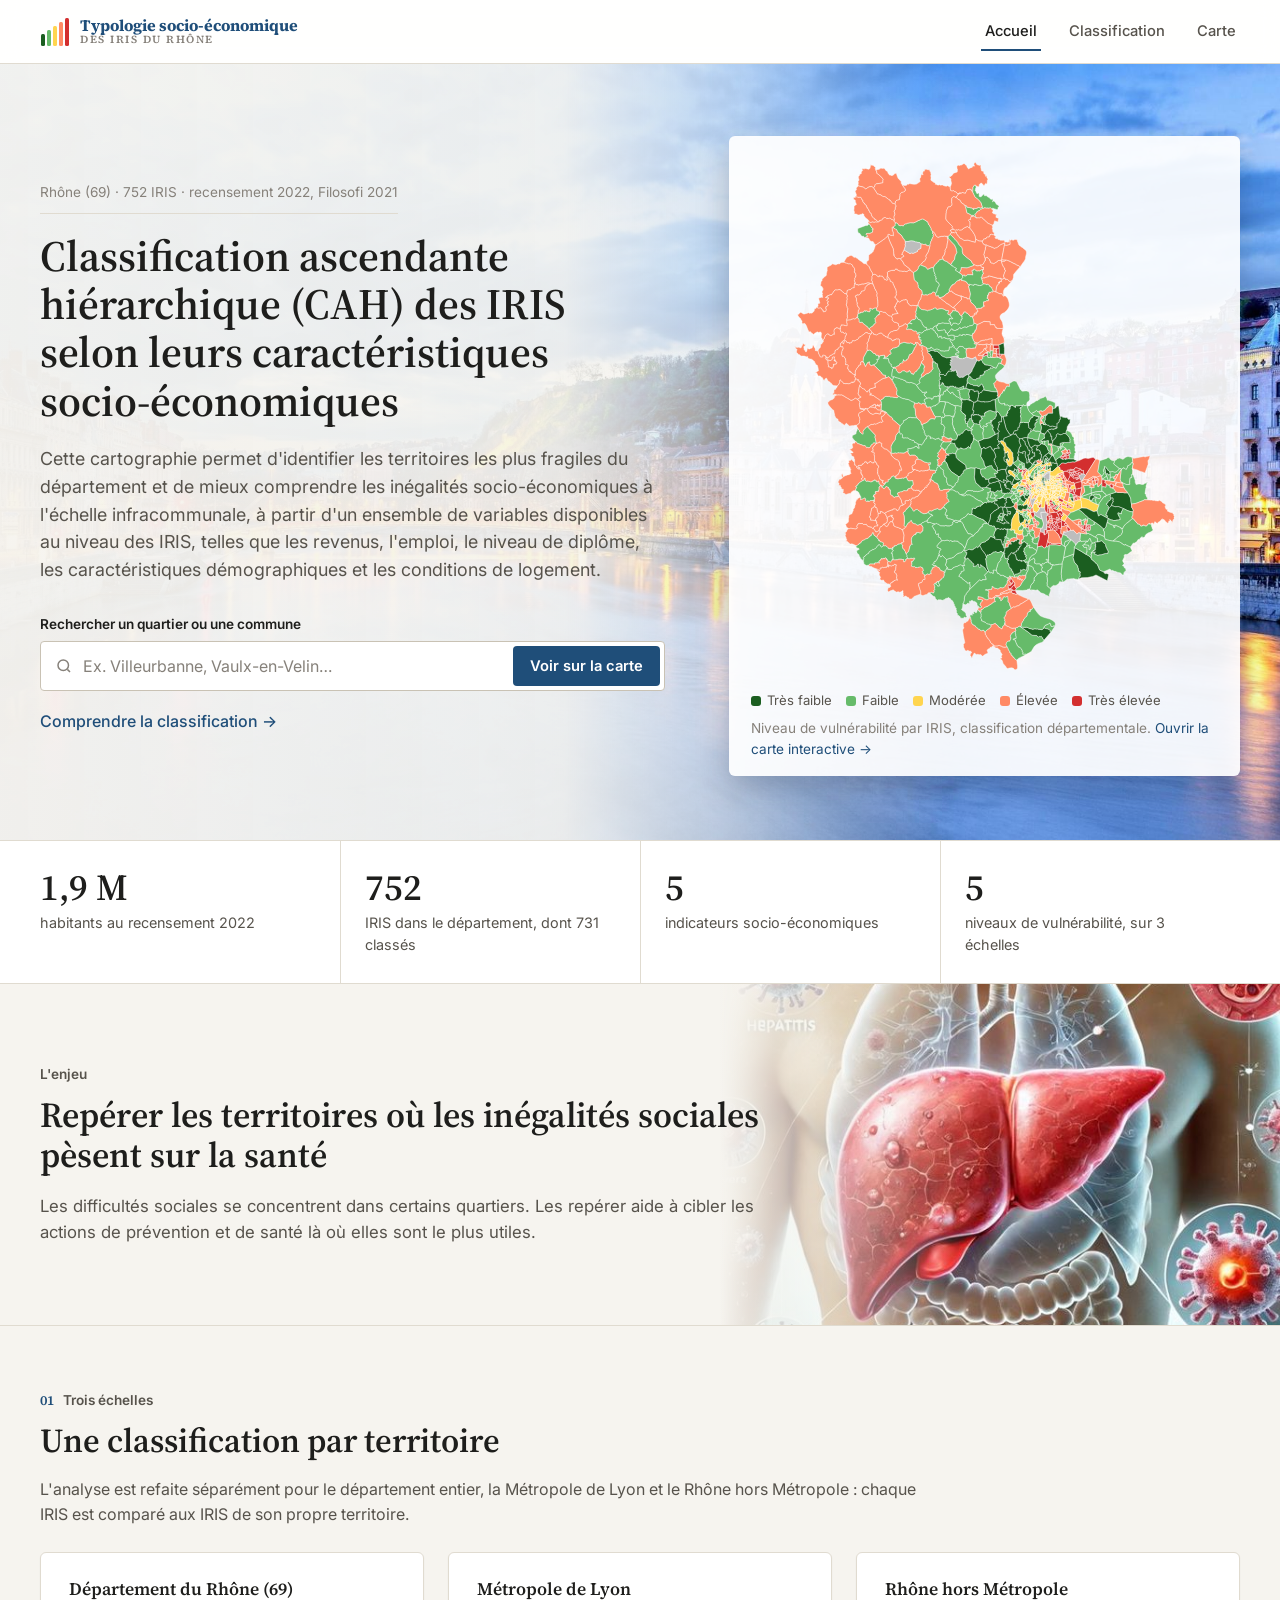
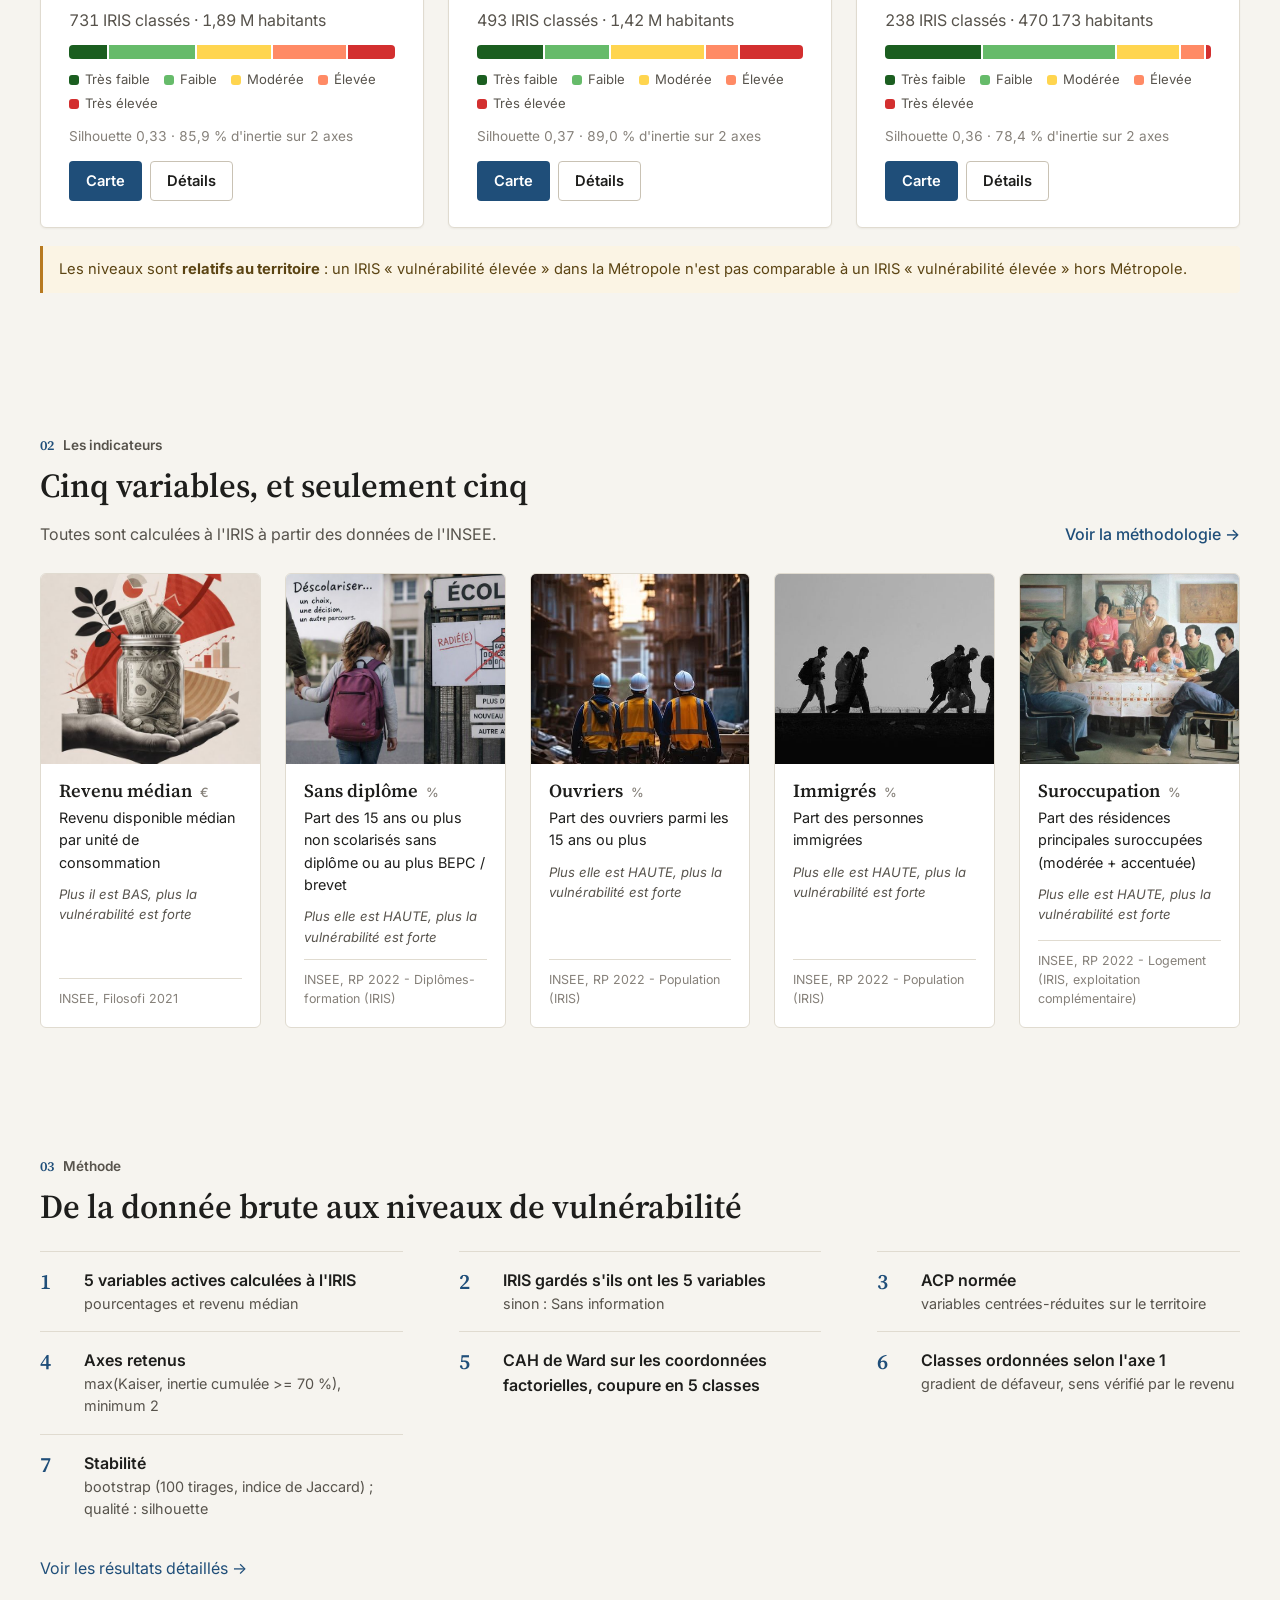
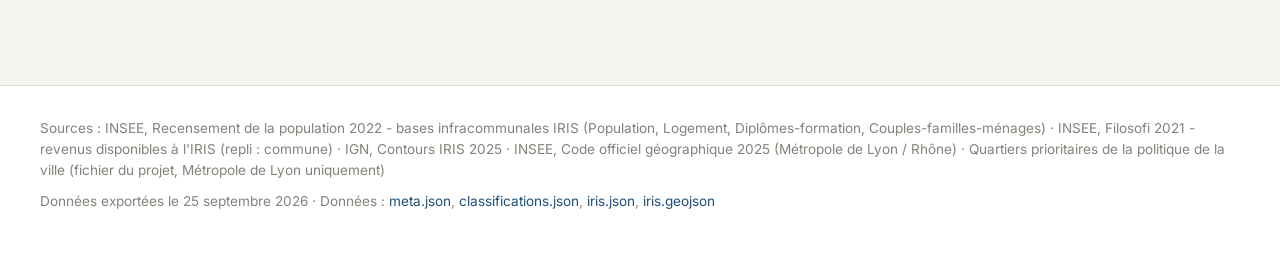
==== index.html @ 3640d865 "Première version du site" ====
<!DOCTYPE html>
<html lang="fr">
<head>
  <meta charset="UTF-8">
  <meta name="viewport" content="width=device-width, initial-scale=1">
  <title>Typologie socio-économique des IRIS du Rhône</title>
  <meta name="description" content="Typologie de la vulnérabilité socio-économique des IRIS du Rhône (ACP + CAH).">
  <link rel="preconnect" href="https://fonts.googleapis.com">
  <link rel="preconnect" href="https://fonts.gstatic.com" crossorigin>
  <link href="https://fonts.googleapis.com/css2?family=Inter:wght@400;500;600;700&family=Plus+Jakarta+Sans:wght@600;700;800&family=Source+Serif+4:opsz,wght@8..60,400;8..60,600;8..60,700&display=swap" rel="stylesheet">
  <link rel="stylesheet" href="css/style.css">
  <link rel="stylesheet" href="css/clair.css">
  <link rel="stylesheet" href="css/accueil.css">
</head>
<body data-page="accueil" class="theme-clair">

  <!-- ===== En-tête (identique sur les 3 pages) ===== -->
  <header class="entete">
    <div class="conteneur">
      <a class="logo" href="index.html" aria-label="Accueil">
        <svg width="30" height="30" viewBox="0 0 30 30" aria-hidden="true">
          <rect x="1"  y="17" width="4" height="12" rx="1.5" fill="#1B5E20"/>
          <rect x="7"  y="13" width="4" height="16" rx="1.5" fill="#66BB6A"/>
          <rect x="13" y="9"  width="4" height="20" rx="1.5" fill="#FFD54F"/>
          <rect x="19" y="5"  width="4" height="24" rx="1.5" fill="#FF8A65"/>
          <rect x="25" y="1"  width="4" height="28" rx="1.5" fill="#D32F2F"/>
        </svg>
        <span>Typologie socio-économique<small>des IRIS du Rhône</small></span>
      </a>
      <nav class="nav" aria-label="Navigation principale">
        <a href="index.html" data-page="accueil">Accueil</a>
        <a href="classification.html" data-page="classification">Classification</a>
        <a href="carte.html" data-page="carte">Carte</a>
      </nav>
    </div>
  </header>

  <main>
    <!-- ===== Héros : texte + carte du département ===== -->
    <section class="heros">
      <div class="conteneur heros-grille">
        <div class="heros-texte">
          <p class="kicker" id="pastille-info">Rhône (69) · données INSEE</p>
          <h1>Classification ascendante hiérarchique (CAH) des IRIS selon leurs caractéristiques socio-économiques</h1>
          <p class="accroche" id="accroche">
            Cette cartographie permet d'identifier les territoires les plus fragiles du département
            et de mieux comprendre les inégalités socio-économiques à l'échelle infracommunale,
            à partir d'un ensemble de variables disponibles au niveau des IRIS, telles que les revenus,
            l'emploi, le niveau de diplôme, les caractéristiques démographiques et les conditions de logement.
          </p>

          <div class="recherche" role="search">
            <label class="etiquette-recherche" for="recherche">Rechercher un quartier ou une commune</label>
            <div class="champ">
              <svg width="18" height="18" viewBox="0 0 24 24" fill="none" stroke="currentColor" stroke-width="2" aria-hidden="true"><circle cx="11" cy="11" r="7"/><path d="m20 20-3.5-3.5"/></svg>
              <input id="recherche" type="search" autocomplete="off"
                     placeholder="Ex. Villeurbanne, Vaulx-en-Velin…"
                     aria-controls="resultats">
              <button class="bouton" id="bouton-recherche" type="button">Voir sur la carte</button>
            </div>
            <ul class="resultats" id="resultats" role="listbox" hidden></ul>
          </div>

          <p class="actions"><a href="classification.html">Comprendre la classification →</a></p>
        </div>

        <figure class="heros-carte">
          <a class="mini-carte" id="mini-carte" href="carte.html" aria-label="Ouvrir la carte interactive"></a>
          <figcaption>
            <div id="legende-mini"></div>
            <span>Niveau de vulnérabilité par IRIS, classification départementale.
              <a href="carte.html">Ouvrir la carte interactive →</a></span>
          </figcaption>
        </figure>
      </div>
    </section>

    <!-- ===== Chiffres clés ===== -->
    <section class="bandeau-chiffres">
      <div class="conteneur">
        <dl id="chiffres"></dl>
      </div>
    </section>

    <!-- ===== L'enjeu (illustration santé en fond, à droite) ===== -->
    <section class="bandeau-enjeu">
      <div class="conteneur">
        <div class="enjeu-texte">
          <div class="surtitre">L'enjeu</div>
          <h2>Repérer les territoires où les inégalités sociales pèsent sur la santé</h2>
          <p>Les difficultés sociales se concentrent dans certains quartiers. Les repérer aide
            à cibler les actions de prévention et de santé là où elles sont le plus utiles.</p>
        </div>
      </div>
    </section>

    <!-- ===== Trois échelles ===== -->
    <section class="bloc">
      <div class="conteneur">
        <header>
          <div class="surtitre"><span>01</span> Trois échelles</div>
          <h2>Une classification par territoire</h2>
          <p>
            L'analyse est refaite séparément pour le département entier, la Métropole de Lyon
            et le Rhône hors Métropole : chaque IRIS est comparé aux IRIS de son propre territoire.
          </p>
        </header>
        <div class="grille g3" id="territoires"></div>
        <p class="avertissement" style="margin-top: 18px;">
          Les niveaux sont <strong>relatifs au territoire</strong> : un IRIS « vulnérabilité élevée »
          dans la Métropole n'est pas comparable à un IRIS « vulnérabilité élevée » hors Métropole.
        </p>
      </div>
    </section>

    <!-- ===== Indicateurs ===== -->
    <section class="bloc">
      <div class="conteneur">
        <header class="entete-bloc">
          <div>
            <div class="surtitre"><span>02</span> Les indicateurs</div>
            <h2>Cinq variables, et seulement cinq</h2>
            <p>Toutes sont calculées à l'IRIS à partir des données de l'INSEE.</p>
          </div>
          <a href="classification.html">Voir la méthodologie →</a>
        </header>
        <div class="grille g5" id="indicateurs"></div>
      </div>
    </section>

    <!-- ===== Méthode ===== -->
    <section class="bloc">
      <div class="conteneur">
        <header>
          <div class="surtitre"><span>03</span> Méthode</div>
          <h2>De la donnée brute aux niveaux de vulnérabilité</h2>
        </header>
        <ol class="etapes" id="etapes"></ol>
        <p style="margin-top: 20px;"><a href="classification.html">Voir les résultats détaillés →</a></p>
      </div>
    </section>
  </main>

  <footer class="pied">
    <div class="conteneur">
      <div id="sources"></div>
      <div>Données exportées le <span data-date-export>–</span> ·
        Données : <a href="data/meta.json">meta.json</a>, <a href="data/classifications.json">classifications.json</a>,
        <a href="data/iris.json">iris.json</a>, <a href="data/iris.geojson">iris.geojson</a>
      </div>
    </div>
  </footer>

  <script src="js/commun.js"></script>
  <script src="js/accueil.js"></script>
</body>
</html>
---- css/style.css ----
/* =============================================================================
   Observatoire de la vulnérabilité socio-économique - Rhône (69)
   Feuille de style commune aux 3 pages (accueil, classification, carte).
   Pour changer l'apparence : modifier d'abord les variables ci-dessous.
   ============================================================================= */

:root {
  /* Surfaces (du plus sombre au plus clair) */
  --fond:        #0A0F1C;
  --surface:     #0F1729;
  --surface-2:   #152038;
  --surface-3:   #1C2A47;
  --bordure:     rgba(148, 163, 184, 0.16);
  --bordure-2:   rgba(148, 163, 184, 0.28);

  /* Texte */
  --texte:       #E6EAF2;
  --texte-2:     #A3AFC2;
  --texte-3:     #6F7D95;

  /* Accent */
  --accent:      #3B82F6;
  --accent-fort: #2563EB;
  --accent-doux: rgba(59, 130, 246, 0.14);
  --alerte:      #F59E0B;

  /* Divergent (z-scores) : bleu = sous la moyenne, rouge = au-dessus */
  --div-bas:     59, 130, 246;
  --div-haut:    239, 68, 68;

  /* Typographie */
  --police:        "Inter", system-ui, -apple-system, "Segoe UI", Roboto, sans-serif;
  --police-titres: "Plus Jakarta Sans", "Inter", system-ui, sans-serif;

  --rayon:    14px;
  --rayon-s:  8px;
  --largeur:  1180px;
  --hauteur-entete: 64px;
}

* { box-sizing: border-box; }
html { scroll-behavior: smooth; }
body {
  margin: 0;
  background: var(--fond);
  color: var(--texte);
  font-family: var(--police);
  font-size: 15px;
  line-height: 1.55;
  -webkit-font-smoothing: antialiased;
}
a { color: var(--accent); text-decoration: none; }
a:hover { text-decoration: underline; }
h1, h2, h3, h4 { font-family: var(--police-titres); line-height: 1.15; margin: 0 0 .5em; letter-spacing: -0.01em; }
h2 { font-size: clamp(1.5rem, 2.6vw, 2rem); }
h3 { font-size: 1.1rem; }
p  { margin: 0 0 1em; }
.num { font-variant-numeric: tabular-nums; }
.conteneur { width: min(var(--largeur), 100% - 32px); margin-inline: auto; }
.discret { color: var(--texte-2); }
.tres-discret { color: var(--texte-3); font-size: .85rem; }

/* ---------- En-tête / navigation ---------- */
.entete {
  position: sticky; top: 0; z-index: 1000;
  height: var(--hauteur-entete);
  background: rgba(10, 15, 28, 0.86);
  backdrop-filter: blur(10px);
  border-bottom: 1px solid var(--bordure);
}
.entete .conteneur { height: 100%; display: flex; align-items: center; gap: 28px; }
.logo { display: flex; align-items: center; gap: 10px; color: var(--texte); font-weight: 700; }
.logo:hover { text-decoration: none; }
.logo svg { flex: none; }
.logo small { display: block; font-size: .68rem; letter-spacing: .14em; color: var(--accent); font-weight: 600; text-transform: uppercase; }
.logo span { font-family: var(--police-titres); line-height: 1.1; }
.nav { display: flex; gap: 6px; margin-left: auto; }
.nav a {
  color: var(--texte-2); padding: 8px 14px; border-radius: 999px; font-weight: 500; font-size: .92rem;
}
.nav a:hover { color: var(--texte); background: var(--surface-2); text-decoration: none; }
.nav a.actif { color: #fff; background: var(--accent-fort); }

/* ---------- Boutons ---------- */
.bouton {
  display: inline-flex; align-items: center; gap: 8px;
  padding: 11px 20px; border-radius: 999px; border: 1px solid transparent;
  font: 600 .95rem var(--police); cursor: pointer; color: #fff; background: var(--accent-fort);
  transition: background .15s, border-color .15s;
}
.bouton:hover { background: var(--accent); text-decoration: none; }
.bouton.secondaire { background: transparent; border-color: var(--bordure-2); color: var(--texte); }
.bouton.secondaire:hover { background: var(--surface-2); }

/* ---------- Recherche ---------- */
.recherche { position: relative; text-align: left; }
.recherche .champ {
  display: flex; align-items: center; gap: 10px;
  background: var(--surface); border: 1px solid var(--bordure-2); border-radius: 999px;
  padding: 6px 6px 6px 18px;
}
.recherche .champ:focus-within { border-color: var(--accent); box-shadow: 0 0 0 4px var(--accent-doux); }
.recherche input {
  flex: 1; min-width: 0; background: none; border: 0; outline: 0;
  color: var(--texte); font: 1rem var(--police); padding: 10px 0;
}
.recherche input::placeholder { color: var(--texte-3); }
.resultats {
  position: absolute; left: 0; right: 0; top: calc(100% + 6px); z-index: 1200;
  background: var(--surface-2); border: 1px solid var(--bordure-2); border-radius: var(--rayon-s);
  list-style: none; margin: 0; padding: 6px; max-height: 340px; overflow-y: auto;
  box-shadow: 0 18px 40px rgba(0, 0, 0, .45);
}
.resultats[hidden] { display: none; }
.resultats li {
  display: flex; align-items: center; gap: 10px; padding: 8px 10px; border-radius: 6px; cursor: pointer;
}
.resultats li[aria-selected="true"], .resultats li:hover { background: var(--surface-3); }
.resultats .type { font-size: .72rem; color: var(--texte-3); margin-left: auto; white-space: nowrap; }
.resultats .vide { color: var(--texte-3); cursor: default; }

/* ---------- Sections et cartes ---------- */
section.bloc { padding: 56px 0; }
section.bloc > .conteneur > header { margin-bottom: 26px; }
section.bloc > .conteneur > header p { color: var(--texte-2); max-width: 760px; }
.surtitre { color: var(--accent); font-size: .78rem; font-weight: 700; letter-spacing: .14em; text-transform: uppercase; margin-bottom: 8px; }

.grille { display: grid; gap: 16px; }
.grille.g4 { grid-template-columns: repeat(auto-fit, minmax(220px, 1fr)); }
.grille.g3 { grid-template-columns: repeat(auto-fit, minmax(300px, 1fr)); }
.grille.g5 { grid-template-columns: repeat(auto-fit, minmax(200px, 1fr)); }

.carte-info {
  background: var(--surface); border: 1px solid var(--bordure); border-radius: var(--rayon);
  padding: 22px;
}
.carte-info.accent { border-color: rgba(34, 197, 94, .35); background: linear-gradient(180deg, rgba(34, 197, 94, .08), var(--surface)); }

/* Tuiles de chiffres clés */
.tuile .valeur { font-family: var(--police-titres); font-size: 2.2rem; font-weight: 800; line-height: 1.1; }
.tuile .libelle { color: var(--texte-2); font-size: .9rem; margin-top: 6px; }

/* ---------- Barre de répartition empilée ---------- */
.repartition { display: flex; gap: 2px; height: 14px; border-radius: 4px; overflow: hidden; margin: 12px 0 10px; }
.repartition span { display: block; height: 100%; min-width: 2px; }
.legende-niveaux { display: flex; flex-wrap: wrap; gap: 4px 14px; font-size: .82rem; color: var(--texte-2); }
.legende-niveaux i, .pastille-couleur {
  display: inline-block; width: 10px; height: 10px; border-radius: 3px; margin-right: 6px; vertical-align: -1px;
}

/* Badge de niveau */
.badge {
  display: inline-block; padding: 2px 10px; border-radius: 999px; font-size: .8rem; font-weight: 600;
  white-space: nowrap;
}

/* Étapes de méthode */
.etapes { counter-reset: etape; list-style: none; padding: 0; margin: 0; display: grid; gap: 10px; }
.etapes li {
  counter-increment: etape; position: relative; padding: 14px 16px 14px 56px;
  background: var(--surface); border: 1px solid var(--bordure); border-radius: var(--rayon-s);
}
.etapes li::before {
  content: counter(etape); position: absolute; left: 14px; top: 12px;
  width: 28px; height: 28px; border-radius: 50%; display: grid; place-items: center;
  background: var(--accent-doux); color: #BFD6FF; font-weight: 700; font-size: .85rem;
}
.avertissement {
  border-left: 3px solid var(--alerte); background: rgba(245, 158, 11, .08);
  padding: 12px 16px; border-radius: 0 var(--rayon-s) var(--rayon-s) 0; color: #FDE7B0; font-size: .92rem;
}

/* ---------- Onglets (classification) ---------- */
.onglets { display: inline-flex; gap: 4px; padding: 4px; background: var(--surface); border: 1px solid var(--bordure); border-radius: 999px; flex-wrap: wrap; }
.onglets button {
  border: 0; background: none; color: var(--texte-2); font: 600 .92rem var(--police);
  padding: 9px 18px; border-radius: 999px; cursor: pointer;
}
.onglets button:hover { color: var(--texte); }
.onglets button[aria-selected="true"] { background: var(--accent-fort); color: #fff; }

/* Cartes de classes */
.classe { position: relative; overflow: hidden; padding-top: 26px; }
.classe::before { content: ""; position: absolute; left: 0; right: 0; top: 0; height: 6px; background: var(--couleur-classe); }
.classe .profil { color: var(--texte-3); font-size: .8rem; text-transform: uppercase; letter-spacing: .08em; }
.classe h3 { margin: 4px 0 8px; }
.classe .nom { color: var(--texte-2); font-size: .9rem; min-height: 3em; }
.classe .mini-stats { display: grid; grid-template-columns: minmax(0, 1fr) minmax(0, 1fr); gap: 6px; margin-top: 12px; }
.classe .mini-stats div { background: var(--surface-2); border-radius: var(--rayon-s); padding: 8px; min-width: 0; }
.classe .mini-stats strong { display: block; font-size: 1rem; white-space: nowrap; }
.classe .mini-stats span { display: block; font-size: .72rem; color: var(--texte-3); }
.classe .titre-communes { margin: 12px 0 0; font-size: .74rem; color: var(--texte-3); text-transform: uppercase; letter-spacing: .06em; }
.classe .bloc-stabilite { display: flex; justify-content: space-between; align-items: center; gap: 8px; margin-top: 10px; font-size: .82rem; color: var(--texte-3); }
.classe .communes { margin: 10px 0 0; padding: 0; list-style: none; font-size: .84rem; color: var(--texte-2); }
.classe .communes li { display: flex; justify-content: space-between; gap: 8px; }
.classe .communes li span:last-child { color: var(--texte-3); font-variant-numeric: tabular-nums; }
.stabilite { font-size: .78rem; padding: 1px 8px; border-radius: 999px; border: 1px solid var(--bordure-2); white-space: nowrap; }
.stabilite.Stable { color: #86EFAC; border-color: rgba(134, 239, 172, .4); }
.stabilite.Modérée { color: #FDE68A; border-color: rgba(253, 230, 138, .4); }
.stabilite.Fragile { color: #FCA5A5; border-color: rgba(252, 165, 165, .4); }

/* ---------- Tableaux ---------- */
.tableau-conteneur { overflow-x: auto; border: 1px solid var(--bordure); border-radius: var(--rayon); background: var(--surface); }
table.donnees { width: 100%; border-collapse: collapse; font-size: .9rem; }
table.donnees caption { text-align: left; padding: 14px 16px 0; color: var(--texte-3); font-size: .82rem; caption-side: bottom; padding-bottom: 12px; }
table.donnees th, table.donnees td { padding: 10px 14px; border-bottom: 1px solid var(--bordure); text-align: right; white-space: nowrap; }
table.donnees th:first-child, table.donnees td:first-child { text-align: left; }
table.donnees thead th { color: var(--texte-3); font-weight: 600; font-size: .78rem; text-transform: uppercase; letter-spacing: .05em; }
table.donnees tbody tr:last-child td { border-bottom: 0; }
table.donnees tr.ensemble td { color: var(--texte-2); font-style: italic; }
table.donnees td { font-variant-numeric: tabular-nums; }
td.cellule-z { font-weight: 600; cursor: default; }
td.cellule-z, td.cellule-croisement { border: 2px solid var(--surface); }
td.diagonale { outline: 2px solid rgba(255, 255, 255, .55); outline-offset: -3px; }

.commutateur { display: inline-flex; gap: 4px; padding: 3px; background: var(--surface-2); border-radius: 999px; }
.commutateur button { border: 0; background: none; color: var(--texte-2); font: 600 .8rem var(--police); padding: 6px 12px; border-radius: 999px; cursor: pointer; }
.commutateur button[aria-pressed="true"] { background: var(--surface-3); color: var(--texte); }

/* Barres verticales simples (valeurs propres, silhouettes) */
.histo { display: flex; align-items: flex-end; gap: 14px; height: 180px; padding: 10px 6px 0; border-bottom: 1px solid var(--bordure-2); position: relative; }
.histo .barre { flex: none; width: 24px; margin: 0 auto; background: var(--accent); border-radius: 4px 4px 0 0; position: relative; }
.histo .barre.retenu { background: var(--accent); }
.histo .barre.non-retenu { background: var(--surface-3); }
.histo .colonne { flex: 1; display: flex; flex-direction: column; align-items: center; justify-content: flex-end; height: 100%; }
.histo .valeur-barre { font-size: .75rem; color: var(--texte-2); margin-bottom: 4px; }
.histo-etiquettes { display: flex; gap: 14px; padding: 6px 6px 0; }
.histo-etiquettes span { flex: 1; text-align: center; font-size: .78rem; color: var(--texte-3); }
.seuil { position: absolute; left: 0; right: 0; border-top: 1px dashed var(--texte-3); }
.seuil span { position: absolute; right: 0; top: -18px; font-size: .72rem; color: var(--texte-3); }

/* ---------- Infobulle ---------- */
.infobulle {
  position: fixed; z-index: 3000; pointer-events: none;
  background: #0B1222; border: 1px solid var(--bordure-2); border-radius: 8px;
  padding: 8px 10px; font-size: .82rem; color: var(--texte); max-width: 280px;
  box-shadow: 0 10px 30px rgba(0, 0, 0, .5);
}
.infobulle[hidden] { display: none; }

/* ---------- Pied de page ---------- */
.pied { border-top: 1px solid var(--bordure); padding: 32px 0 48px; color: var(--texte-3); font-size: .85rem; margin-top: 40px; }
.pied a { color: var(--texte-2); }
.pied .conteneur { display: grid; gap: 10px; }

/* Bandeau d'erreur (fichier ouvert sans serveur) */
.bandeau-erreur {
  background: #3B0D0D; color: #FECACA; border-bottom: 1px solid #7F1D1D;
  padding: 14px 16px; font-size: .92rem; text-align: center;
}
.bandeau-erreur code { background: rgba(0, 0, 0, .3); padding: 1px 6px; border-radius: 4px; }

/* =============================================================================
   PAGE CARTE
   ============================================================================= */
body.page-carte { height: 100vh; overflow: hidden; display: flex; flex-direction: column; }
.carte-mise-en-page { flex: 1; display: grid; grid-template-columns: 360px 1fr; min-height: 0; }
.panneau {
  background: var(--surface); border-right: 1px solid var(--bordure);
  overflow-y: auto; padding: 18px 18px 28px; display: flex; flex-direction: column; gap: 18px;
}
.panneau h2 { font-size: .78rem; text-transform: uppercase; letter-spacing: .12em; color: var(--texte-3); margin: 0 0 10px; font-family: var(--police); }
.panneau .groupe { border-bottom: 1px solid var(--bordure); padding-bottom: 16px; }
.panneau .groupe:last-child { border-bottom: 0; }
#carte { height: 100%; width: 100%; background: #0B1120; }

.choix-territoire { display: grid; gap: 6px; }
.choix-territoire button {
  display: flex; justify-content: space-between; align-items: center; gap: 8px;
  width: 100%; text-align: left; padding: 10px 12px; border-radius: var(--rayon-s);
  background: var(--surface-2); border: 1px solid var(--bordure); color: var(--texte);
  font: 500 .92rem var(--police); cursor: pointer;
}
.choix-territoire button:hover { border-color: var(--bordure-2); }
.choix-territoire button[aria-pressed="true"] { border-color: var(--accent); background: var(--accent-doux); }
.choix-territoire .nb { color: var(--texte-3); font-size: .8rem; }

.legende-carte { display: grid; gap: 2px; }
.legende-carte label {
  display: flex; align-items: center; gap: 10px; padding: 6px 8px; border-radius: 6px; cursor: pointer; font-size: .9rem;
}
.legende-carte label:hover { background: var(--surface-2); }
.legende-carte input { accent-color: var(--accent); }
.legende-carte .pastille-couleur { width: 16px; height: 12px; margin: 0; }
.legende-carte .nb { margin-left: auto; color: var(--texte-3); font-size: .82rem; font-variant-numeric: tabular-nums; }
.legende-carte label.vide { opacity: .45; }

/* Vue 3D (MapLibre) posée par-dessus la carte Leaflet */
/* au-dessus des contrôles Leaflet (z-index 1000), sous le bouton Réglages mobile (1150) */
#carte3d { position: absolute; inset: 0; z-index: 1050; background: #E9E5DE; }
#carte3d[hidden] { display: none; }
.legende-flottante.hors-leaflet { position: absolute; top: 14px; right: 14px; z-index: 1060; margin: 0; }
.popup-iris .maplibregl-popup-content {
  background: #0B1222; color: var(--texte); border: 1px solid var(--bordure-2); border-radius: 6px;
  padding: 8px 10px; font: .82rem var(--police); box-shadow: 0 6px 18px rgba(0, 0, 0, .4);
}
.popup-iris .maplibregl-popup-tip { display: none; }

/* Légende flottante sur la carte (en haut à droite) */
.legende-flottante {
  width: 310px; max-height: calc(100vh - var(--hauteur-entete) - 40px); overflow-y: auto;
  background: rgba(15, 23, 41, .95); color: var(--texte); border: 1px solid var(--bordure-2);
  border-radius: var(--rayon); box-shadow: 0 18px 40px rgba(0, 0, 0, .45); backdrop-filter: blur(8px);
  font: .85rem var(--police);
}
.legende-entete {
  display: flex; align-items: center; gap: 8px; width: 100%; padding: 14px 16px;
  background: none; border: 0; color: var(--texte); cursor: pointer;
  font: 700 .78rem var(--police); letter-spacing: .12em; text-transform: uppercase;
}
.legende-entete svg:first-child { color: var(--accent); }
.legende-entete .chevron { margin-left: auto; transition: transform .2s; color: var(--texte-2); }
.legende-flottante.repliee .chevron { transform: rotate(180deg); }
.legende-flottante.repliee .legende-corps { display: none; }
.legende-corps { padding: 0 16px 16px; }
.legende-sous-titre { color: var(--texte-3); font-size: .78rem; margin: 0 0 12px; }
.legende-bornes { display: flex; justify-content: space-between; font-size: .72rem; font-weight: 600; color: var(--texte-2); margin-bottom: 4px; }
.legende-degrade { height: 8px; border-radius: 4px; margin-bottom: 12px; }
.legende-lignes { display: grid; gap: 2px; padding-bottom: 10px; border-bottom: 1px solid var(--bordure); }
.legende-lignes label { display: flex; align-items: center; gap: 10px; padding: 6px 6px; border-radius: 6px; cursor: pointer; }
.legende-lignes label:hover { background: var(--surface-2); }
.legende-lignes label.vide { opacity: .45; }
.legende-lignes input { accent-color: var(--accent); margin: 0; }
.legende-lignes .rond { flex: none; width: 16px; height: 16px; border-radius: 50%; box-shadow: 0 0 0 2px rgba(255, 255, 255, .12); }
.legende-lignes .nb {
  margin-left: auto; white-space: nowrap; color: var(--texte-2); font-size: .76rem;
  font-family: ui-monospace, "Cascadia Mono", Consolas, monospace; font-variant-numeric: tabular-nums;
}
.legende-note { color: var(--texte-3); font-size: .74rem; margin: 8px 0 10px; }
.legende-resume { display: grid; grid-template-columns: auto 1fr; gap: 6px 12px; margin: 0 0 14px; padding-top: 10px; border-top: 1px solid var(--bordure); }
.legende-resume dt { color: var(--texte-2); }
.legende-resume dd { margin: 0; text-align: right; font-weight: 600; font-variant-numeric: tabular-nums; }
.legende-bouton {
  display: block; text-align: center; padding: 9px; border-radius: var(--rayon-s);
  border: 1px solid var(--bordure-2); color: var(--texte); font-weight: 600;
}
.legende-bouton:hover { background: var(--surface-2); text-decoration: none; }
.leaflet-top.leaflet-right .legende-flottante { margin: 14px 14px 0 0; }

.options label { display: flex; align-items: center; gap: 10px; font-size: .9rem; padding: 4px 0; cursor: pointer; }
.options .trait { width: 26px; display: inline-block; border-top-width: 3px; }
select.selecteur {
  width: 100%; padding: 9px 10px; border-radius: var(--rayon-s); background: var(--surface-2);
  color: var(--texte); border: 1px solid var(--bordure); font: .9rem var(--police);
}

.fiche h3 { font-size: 1.05rem; margin-bottom: 2px; }
.fiche .lieu { color: var(--texte-3); font-size: .82rem; margin-bottom: 12px; }
.fiche .ligne-niveau { display: flex; justify-content: space-between; align-items: center; gap: 10px; padding: 6px 0; font-size: .88rem; }
.fiche .ligne-niveau span:first-child { color: var(--texte-2); }
.fiche .variable { padding: 8px 0; border-top: 1px solid var(--bordure); }
.fiche .variable .haut { display: flex; justify-content: space-between; font-size: .88rem; }
.fiche .variable .haut strong { font-variant-numeric: tabular-nums; }
.fiche .jauge { position: relative; height: 6px; background: var(--surface-3); border-radius: 3px; margin-top: 6px; }
.fiche .jauge .rempli { position: absolute; left: 0; top: 0; bottom: 0; background: var(--accent); border-radius: 3px; }
.fiche .jauge .mediane { position: absolute; top: -3px; bottom: -3px; width: 2px; background: var(--texte); }
.fiche .note { font-size: .78rem; color: var(--texte-3); margin-top: 4px; }

.bouton-panneau { display: none; }

/* Leaflet en thème sombre */
.leaflet-container { font-family: var(--police); }
.leaflet-tooltip.etiquette-iris {
  background: #0B1222; color: var(--texte); border: 1px solid var(--bordure-2); border-radius: 6px;
  box-shadow: 0 6px 18px rgba(0, 0, 0, .4); font-size: .82rem;
}
.leaflet-tooltip.etiquette-iris::before { display: none; }
.leaflet-bar a { background: var(--surface-2); color: var(--texte); border-color: var(--bordure) !important; }
.leaflet-bar a:hover { background: var(--surface-3); color: #fff; }
.leaflet-control-attribution { background: rgba(10, 15, 28, .75) !important; color: var(--texte-3) !important; }
.leaflet-control-attribution a { color: var(--texte-2) !important; }

/* ---------- Mobile ---------- */
@media (max-width: 860px) {
  .nav a { padding: 8px 10px; }
  .logo small { display: none; }
  .carte-mise-en-page { grid-template-columns: 1fr; position: relative; }
  .panneau {
    position: absolute; z-index: 1100; inset: 0 auto 0 0; width: min(360px, 88vw);
    transform: translateX(-100%); transition: transform .2s; box-shadow: 10px 0 30px rgba(0, 0, 0, .5);
  }
  .panneau.ouvert { transform: none; }
  .bouton-panneau {
    display: inline-flex; position: absolute; z-index: 1150; right: 12px; bottom: 32px;
  }
}
@media (max-width: 560px) {
  .entete .conteneur { gap: 8px; }
  .logo span { display: none; }                 /* seul le pictogramme reste */
  .nav { gap: 2px; }
  .nav a { padding: 7px 10px; font-size: .86rem; }
  .recherche .bouton { display: none; }         /* on choisit dans la liste */
  .recherche .champ { padding: 6px 18px; }
}

/* Pas de cadre de focus rectangulaire autour d'un IRIS cliqué (la sélection est déjà en blanc) */
.leaflet-interactive:focus { outline: none; }
---- css/clair.css ----
/* =============================================================================
   clair.css - thème clair commun (chargé après style.css)
   S'applique aux pages dont le <body> porte la classe "theme-clair" :
   accueil et classification. La page Carte garde le thème sombre de style.css.
   ============================================================================= */

.theme-clair {
  --fond:        #F6F4EF;
  --surface:     #FFFFFF;
  --surface-2:   #EFECE5;
  --surface-3:   #E5E0D6;
  --bordure:     #E0DBD0;
  --bordure-2:   #C9C2B4;
  --texte:       #1E1E1C;
  --texte-2:     #57534C;
  --texte-3:     #86817A;
  --accent:      #1F4E79;
  --accent-fort: #1F4E79;
  --accent-doux: rgba(31, 78, 121, .10);
  --police-titres: "Source Serif 4", Georgia, "Times New Roman", serif;
  --rayon:   6px;
  --rayon-s: 4px;
  --largeur: 1520px;
  font-size: 16px;
}
.theme-clair a:not(.bouton) { color: var(--accent); }
.theme-clair h1, .theme-clair h2, .theme-clair h3 { font-weight: 600; letter-spacing: 0; }

/* ---------- Largeur : conteneur élargi, marges latérales de 40 px (16 px sur mobile) ---------- */
.theme-clair .conteneur { width: min(var(--largeur), 100% - 80px); }
.theme-clair section.bloc > .conteneur > header p { max-width: 900px; }
.theme-clair .grille { gap: 24px; }
.theme-clair .carte-info { padding: 26px 28px; box-shadow: 0 1px 2px rgba(30, 30, 28, .05); }

/* ---------- En-tête clair ---------- */
.theme-clair .entete { background: rgba(255, 255, 255, .94); }
.theme-clair .logo small { color: var(--texte-3); }
.theme-clair .nav a { border-radius: 0; padding: 8px 4px; margin-left: 18px; color: var(--texte-2); }
.theme-clair .nav a:hover { background: none; color: var(--texte); }
.theme-clair .nav a.actif { background: none; color: var(--texte); box-shadow: inset 0 -2px 0 var(--accent); }

/* ---------- Boutons, onglets ---------- */
.theme-clair .bouton { border-radius: var(--rayon-s); padding: 10px 16px; font-size: .92rem; }
.theme-clair .bouton:hover { background: #173B5C; }
.theme-clair .bouton.secondaire { color: var(--texte); background: var(--surface); }
.theme-clair .bouton.secondaire:hover { background: var(--surface-2); }
.theme-clair .onglets { border-radius: var(--rayon); }
.theme-clair .onglets button { border-radius: var(--rayon-s); }

/* ---------- Recherche ---------- */
.theme-clair .recherche .champ {
  border-radius: var(--rayon-s); padding: 4px 4px 4px 14px; color: var(--texte-3);
  background: var(--surface); border-color: var(--bordure-2);
}
.theme-clair .recherche .champ:focus-within { border-color: var(--accent); box-shadow: 0 0 0 3px var(--accent-doux); }
.theme-clair .resultats { background: var(--surface); box-shadow: 0 10px 28px rgba(30, 30, 28, .14); }
.theme-clair .resultats li[aria-selected="true"], .theme-clair .resultats li:hover { background: var(--surface-2); }

/* ---------- Sections ---------- */
.theme-clair section.bloc { padding: 64px 0; }
.theme-clair .surtitre {
  color: var(--texte-2); font-size: .85rem; font-weight: 600; letter-spacing: 0; text-transform: none; margin-bottom: 10px;
}
.theme-clair .surtitre span { color: var(--accent); font-family: var(--police-titres); margin-right: 6px; }
.theme-clair h2 { font-size: clamp(1.6rem, 2.8vw, 2.1rem); }
.theme-clair .avertissement { background: #FBF4E4; border-left-color: #B7791F; color: #5B4413; }

/* ---------- Infobulle : claire aussi (sinon texte sombre sur fond sombre) ---------- */
.theme-clair .infobulle { background: #FFFFFF; color: var(--texte); border-color: var(--bordure-2); box-shadow: 0 10px 28px rgba(30, 30, 28, .18); }

/* ---------- Tableaux et éléments de la page Classification ---------- */
.theme-clair table.donnees thead th { background: var(--surface-2); }
.theme-clair td.diagonale { outline-color: rgba(30, 30, 28, .6); }
.theme-clair .stabilite.Stable   { color: #166534; border-color: rgba(22, 101, 52, .4); }
.theme-clair .stabilite.Modérée  { color: #8A5A00; border-color: rgba(138, 90, 0, .4); }
.theme-clair .stabilite.Fragile  { color: #B42318; border-color: rgba(180, 35, 24, .4); }
.theme-clair .tuile .valeur { font-weight: 600; }

/* ---------- Pied de page ---------- */
.theme-clair .pied { background: var(--surface); margin-top: 24px; }

@media (max-width: 560px) {
  .theme-clair .conteneur { width: calc(100% - 32px); }
  .theme-clair .nav a { margin-left: 10px; }
}
---- css/accueil.css ----
/* =============================================================================
   accueil.css - page d'accueil uniquement (chargée après style.css et clair.css)
   Le thème clair commun (couleurs, en-tête, boutons, largeur) est dans clair.css.
   ============================================================================= */

/* ---------- Héros : photo de Lyon en fond ----------
   Voile clair à gauche pour le texte, photo nette à droite. */
.heros {
  padding: 72px 0 64px;
  background:
    linear-gradient(90deg, rgba(246, 244, 239, .97) 0%, rgba(246, 244, 239, .93) 44%, rgba(246, 244, 239, .6) 58%, rgba(246, 244, 239, 0) 74%),
    url("../image/fond_heros_lyon.jpg") 70% 60% / cover no-repeat;
}
.heros-grille { display: grid; grid-template-columns: minmax(0, 1.1fr) minmax(0, .9fr); gap: clamp(40px, 5vw, 88px); align-items: center; }
.kicker {
  font-size: .85rem; color: var(--texte-3); margin: 0 0 18px;
  padding-bottom: 10px; border-bottom: 1px solid var(--bordure); display: inline-block;
}
.heros h1 { font-size: clamp(1.9rem, 3.4vw, 2.7rem); line-height: 1.12; margin: 0 0 20px; max-width: 22em; }
.heros .accroche { font-size: 1.12rem; color: var(--texte-2); max-width: 44em; margin: 0 0 30px; }
.heros .actions { margin: 18px 0 0; font-weight: 500; }

/* Recherche : champ rectangulaire, étiquette visible */
.etiquette-recherche { display: block; font-size: .85rem; font-weight: 600; margin-bottom: 6px; }
[data-page="accueil"] .recherche { max-width: 680px; }
/* Carte du département */
.heros-carte {
  margin: 0; padding: 20px 22px 16px; border-radius: var(--rayon);
  background: rgba(255, 255, 255, .92); box-shadow: 0 12px 32px rgba(15, 25, 45, .25);
}
.mini-carte { display: block; }
.mini-carte svg { display: block; width: 100%; height: auto; max-height: 520px; }
.mini-carte path { stroke: #fff; stroke-width: .35; }
.mini-carte:hover path { opacity: .9; }
.mini-carte path:hover { opacity: 1; stroke: var(--texte); stroke-width: 1; }
.mini-carte:empty { min-height: 380px; background: var(--surface-2); border-radius: var(--rayon); }
.heros-carte figcaption { margin-top: 14px; font-size: .85rem; color: var(--texte-3); display: grid; gap: 8px; }
.heros-carte .legende-niveaux { color: var(--texte-2); }

/* ---------- Chiffres clés ---------- */
.bandeau-chiffres { border-top: 1px solid var(--bordure); border-bottom: 1px solid var(--bordure); background: var(--surface); }
.bandeau-chiffres dl { display: grid; grid-template-columns: repeat(4, minmax(0, 1fr)); margin: 0; }
.bandeau-chiffres dl > div { padding: 26px 24px; border-left: 1px solid var(--bordure); }
.bandeau-chiffres dl > div:first-child { border-left: 0; padding-left: 0; }
.bandeau-chiffres dt { font-family: var(--police-titres); font-size: 2.3rem; font-weight: 600; line-height: 1.1; }
.bandeau-chiffres dd { margin: 4px 0 0; color: var(--texte-2); font-size: .9rem; }

/* ---------- L'enjeu : illustration santé en fond, à droite ---------- */
.bandeau-enjeu {
  padding: 80px 0;
  background:
    /* fondu calé sur le bord gauche de l'image (collée à droite), quelle que soit la largeur d'écran */
    linear-gradient(90deg, var(--fond) calc(100% - 560px), rgba(246, 244, 239, 0) calc(100% - 300px)),
    url("../image/fond_panneau_sante.jpg") right center / 560px auto no-repeat,
    var(--fond);
  border-bottom: 1px solid var(--bordure);
}
.enjeu-texte { max-width: 760px; }
.enjeu-texte h2 { font-size: clamp(1.6rem, 2.8vw, 2.2rem); }
.enjeu-texte p { color: var(--texte-2); font-size: 1.05rem; margin: 0; }

/* ---------- Sections ---------- */
.entete-bloc { display: flex; justify-content: space-between; align-items: flex-end; gap: 16px; flex-wrap: wrap; }
.entete-bloc p { margin-bottom: 0; }
.entete-bloc > a { font-weight: 500; }

/* ---------- Indicateurs : photo en tête, texte en dessous ---------- */
.indicateur {
  display: flex; flex-direction: column; overflow: hidden;
  background: var(--surface); border: 1px solid var(--bordure); border-radius: var(--rayon);
}
.indicateur img { display: block; width: 100%; height: 190px; object-fit: cover; }
.indicateur-texte { padding: 16px 18px 18px; display: flex; flex-direction: column; flex: 1; }
.indicateur h3 { font-size: 1.15rem; margin-bottom: 6px; }
.indicateur .unite { font-family: var(--police); font-size: .8rem; color: var(--texte-3); font-weight: 500; margin-left: 4px; }
.indicateur .definition { color: var(--texte); font-size: .9rem; margin-bottom: 10px; }
.indicateur .sens { color: var(--texte-2); font-size: .82rem; margin-bottom: 12px; font-style: italic; }
.indicateur .source { margin: auto 0 0; padding-top: 10px; border-top: 1px solid var(--bordure); color: var(--texte-3); font-size: .78rem; }

/* ---------- Méthode : liste numérotée sur deux colonnes ---------- */
[data-page="accueil"] .etapes { grid-template-columns: repeat(auto-fit, minmax(320px, 1fr)); gap: 0 56px; }
[data-page="accueil"] .etapes li {
  background: none; border: 0; border-top: 1px solid var(--bordure); border-radius: 0;
  padding: 16px 0 16px 44px;
}
[data-page="accueil"] .etapes li::before {
  left: 0; top: 13px; width: auto; height: auto; display: block; background: none; border-radius: 0;
  font-family: var(--police-titres); font-size: 1.35rem; font-weight: 600; color: var(--accent);
}
[data-page="accueil"] .etapes strong { display: block; font-weight: 600; }
[data-page="accueil"] .etapes span { display: block; color: var(--texte-2); font-size: .9rem; }

/* ---------- Écrans étroits ---------- */
@media (max-width: 980px) {
  .heros-grille { grid-template-columns: 1fr; gap: 36px; }
  .heros-carte { max-width: 460px; }
  .bandeau-chiffres dl { grid-template-columns: repeat(2, minmax(0, 1fr)); }
  .bandeau-chiffres dl > div:nth-child(3) { border-left: 0; padding-left: 0; }
  .bandeau-chiffres dl > div:nth-child(n+3) { border-top: 1px solid var(--bordure); }
}
@media (max-width: 980px) {
  /* Texte au-dessus, image en dessous : voile clair plus haut et photo en bas */
  .heros {
    background:
      linear-gradient(180deg, rgba(246, 244, 239, .96) 0%, rgba(246, 244, 239, .9) 45%, rgba(246, 244, 239, .2) 75%),
      url("../image/fond_heros_lyon.jpg") 70% 100% / cover no-repeat;
  }
}
@media (max-width: 700px) {
  .bandeau-enjeu {
    padding: 56px 0 260px;
    background:
      linear-gradient(180deg, var(--fond) 0%, var(--fond) 50%, rgba(246, 244, 239, 0) 72%),
      linear-gradient(90deg, var(--fond) calc(50% - 170px), rgba(246, 244, 239, 0) calc(50% - 60px),
                             rgba(246, 244, 239, 0) calc(50% + 60px), var(--fond) calc(50% + 170px)),
      url("../image/fond_panneau_sante.jpg") center bottom / 320px auto no-repeat,
      var(--fond);
  }
}
@media (max-width: 560px) {
  .heros { padding-top: 40px; }
  .bandeau-chiffres dl > div { padding: 18px 12px; }
  .bandeau-chiffres dt { font-size: 1.8rem; }
}
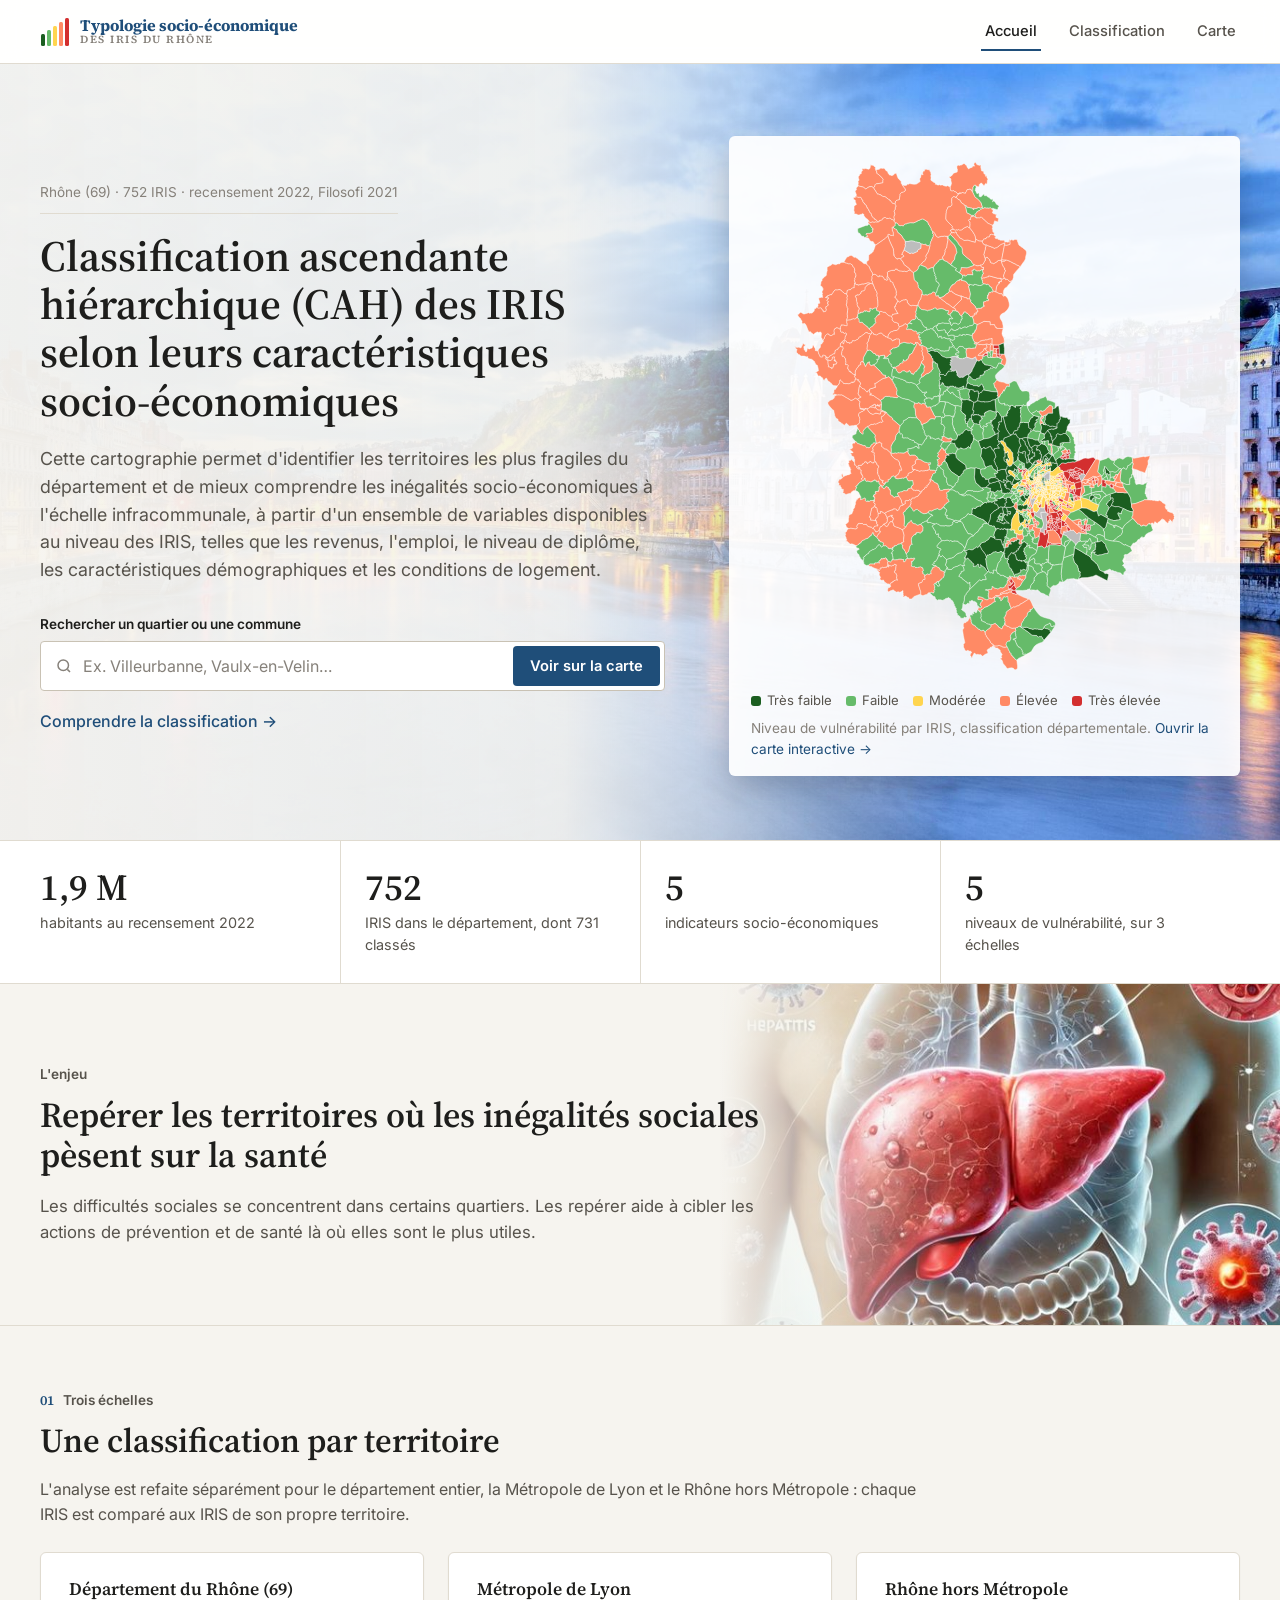
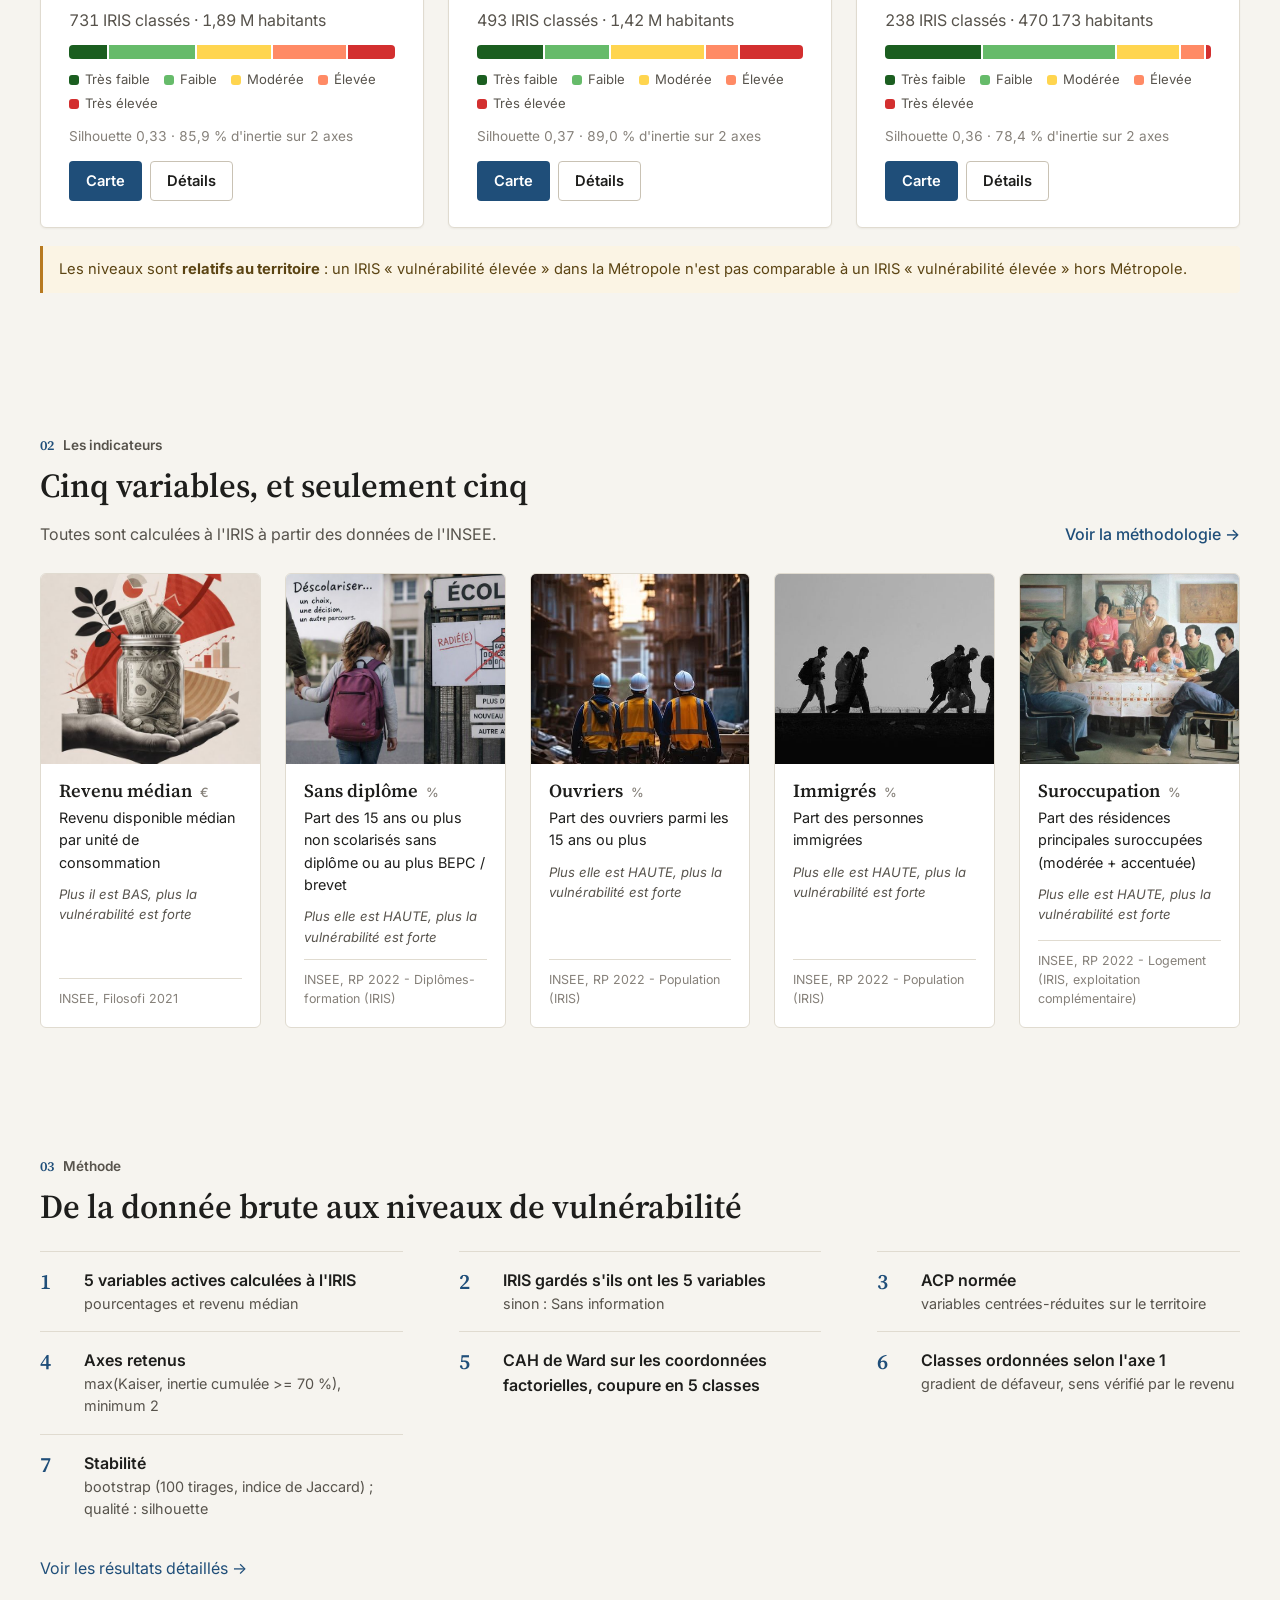
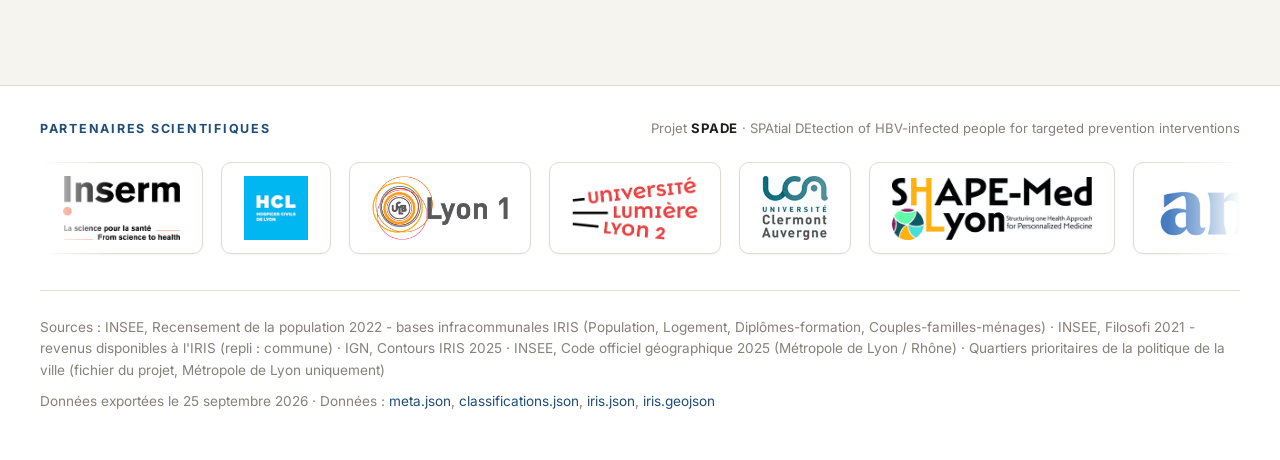
==== commit cac6cbf2: "Accueil : bandeau des partenaires scientifiques dans le pied de page" ====
--- a/index.html
+++ b/index.html
@@ -4,7 +4,14 @@
   <meta charset="UTF-8">
   <meta name="viewport" content="width=device-width, initial-scale=1">
   <title>Typologie socio-économique des IRIS du Rhône</title>
-  <meta name="description" content="Typologie de la vulnérabilité socio-économique des IRIS du Rhône (ACP + CAH).">
+  <meta name="description" content="Typologie de la vulnérabilité socio-économique des IRIS du Rhône et de la Métropole de Lyon : analyse ACP + classification ascendante hiérarchique (CAH), carte interactive et profils des classes.">
+  <link rel="canonical" href="https://vulnerabilite-rhone.erwangeo.com/">
+  <meta property="og:type" content="website">
+  <meta property="og:locale" content="fr_FR">
+  <meta property="og:title" content="Typologie socio-économique des IRIS du Rhône">
+  <meta property="og:description" content="Typologie de la vulnérabilité socio-économique des IRIS du Rhône et de la Métropole de Lyon : analyse ACP + classification ascendante hiérarchique (CAH), carte interactive et profils des classes.">
+  <meta property="og:url" content="https://vulnerabilite-rhone.erwangeo.com/">
+  <meta property="og:image" content="https://vulnerabilite-rhone.erwangeo.com/image/fond_heros_lyon.jpg">
   <link rel="preconnect" href="https://fonts.googleapis.com">
   <link rel="preconnect" href="https://fonts.gstatic.com" crossorigin>
   <link href="https://fonts.googleapis.com/css2?family=Inter:wght@400;500;600;700&family=Plus+Jakarta+Sans:wght@600;700;800&family=Source+Serif+4:opsz,wght@8..60,400;8..60,600;8..60,700&display=swap" rel="stylesheet">
@@ -143,6 +150,29 @@
 
   <footer class="pied">
     <div class="conteneur">
+      <!-- Partenaires scientifiques (logos tirés de Presentation_CAH.pptx) : bandeau qui défile, pause au survol -->
+      <div class="partenaires" aria-labelledby="titre-partenaires">
+        <div class="partenaires-entete">
+          <p class="partenaires-titre" id="titre-partenaires">Partenaires scientifiques</p>
+          <p class="partenaires-projet">Projet <strong>SPADE</strong> · SPAtial DEtection of HBV-infected people
+            for targeted prevention interventions</p>
+        </div>
+        <div class="defilement">
+          <div class="piste" id="piste-partenaires">
+            <ul class="logos">
+              <li title="Inserm - Institut national de la santé et de la recherche médicale"><img src="image/partenaires/inserm.png" alt="Inserm" width="129" height="70" loading="lazy"></li>
+              <li title="Hospices Civils de Lyon"><img src="image/partenaires/hcl.png" alt="Hospices Civils de Lyon" width="70" height="70" loading="lazy"></li>
+              <li title="Université Claude Bernard Lyon 1"><img src="image/partenaires/lyon1.png" alt="Université Claude Bernard Lyon 1" width="121" height="57" loading="lazy"></li>
+              <li title="Université Lumière Lyon 2"><img src="image/partenaires/lyon2.png" alt="Université Lumière Lyon 2" width="138" height="70" loading="lazy"></li>
+              <li title="Université Clermont Auvergne"><img src="image/partenaires/uca.png" alt="Université Clermont Auvergne" width="73" height="70" loading="lazy"></li>
+              <li title="SHAPE-Med@Lyon - Structuring one Health Approach for Personnalized Medicine"><img src="image/partenaires/shape-med-lyon.png" alt="SHAPE-Med@Lyon" width="220" height="70" loading="lazy"></li>
+              <li title="Agence nationale de la recherche"><img src="image/partenaires/anr.png" alt="ANR - Agence nationale de la recherche" width="119" height="46" loading="lazy"></li>
+              <li title="France 2030"><img src="image/partenaires/france2030.png" alt="France 2030" width="72" height="70" loading="lazy"></li>
+            </ul>
+          </div>
+        </div>
+      </div>
+
       <div id="sources"></div>
       <div>Données exportées le <span data-date-export>–</span> ·
         Données : <a href="data/meta.json">meta.json</a>, <a href="data/classifications.json">classifications.json</a>,
--- a/css/style.css
+++ b/css/style.css
@@ -285,6 +285,52 @@
 .legende-carte .nb { margin-left: auto; color: var(--texte-3); font-size: .82rem; font-variant-numeric: tabular-nums; }
 .legende-carte label.vide { opacity: .45; }
 
+/* Actions de prévention : cercles proportionnels par IRIS, lieux, top des IRIS */
+/* Bulles : disque « verre » cerclé de blanc, chiffre au centre (aucun autre symbole ponctuel sur la carte) */
+.bulle-action span {
+  display: flex; align-items: center; justify-content: center; width: 100%; height: 100%; box-sizing: border-box;
+  border-radius: 50%; border: 1.5px solid rgba(255, 255, 255, .92);
+  background: radial-gradient(circle at 35% 30%, rgba(255, 255, 255, .30), rgba(15, 23, 42, .62) 62%);
+  box-shadow: 0 0 0 3px rgba(255, 255, 255, .10), 0 3px 10px rgba(0, 0, 0, .45);
+  -webkit-backdrop-filter: blur(2px) saturate(1.2); backdrop-filter: blur(2px) saturate(1.2);
+  color: #fff; font: 700 11px/1 var(--police); font-variant-numeric: tabular-nums; text-shadow: 0 1px 2px rgba(0, 0, 0, .6);
+  transition: transform .15s ease, box-shadow .15s ease; animation: bulle-apparition .35s ease-out both;
+}
+.bulle-action:hover span { transform: scale(1.12); box-shadow: 0 0 0 4px rgba(255, 255, 255, .22), 0 4px 14px rgba(0, 0, 0, .5); }
+@keyframes bulle-apparition { from { transform: scale(0); opacity: 0; } }
+@media (prefers-reduced-motion: reduce) { .bulle-action span { animation: none; transition: none; } }
+.bulle-exemple {
+  display: inline-block; width: 18px; height: 18px; margin: 0 3px; border-radius: 50%; vertical-align: -4px;
+  border: 1.5px solid #fff; background: radial-gradient(circle at 35% 30%, rgba(255, 255, 255, .45), rgba(15, 23, 42, .7) 62%);
+}
+.etiquette-iris .pastille { display: inline-block; width: 8px; height: 8px; border-radius: 50%; margin-right: 6px; }
+
+#bloc-actions[hidden], .legende-bulles[hidden], .aide-actions[hidden] { display: none; }
+.legende-bulles { display: flex; align-items: center; gap: 10px; padding: 4px 0 6px 26px; font-size: .78rem; color: var(--texte-2); }
+.legende-bulles small { display: block; color: var(--texte-3); font-size: .72rem; }
+.legende-bulles circle { fill: rgba(255, 255, 255, .07); stroke: #fff; stroke-opacity: .85; stroke-width: 1.3; }
+.legende-bulles polyline { fill: none; stroke: var(--texte-3); stroke-width: .8; stroke-dasharray: 2 2; }
+.legende-bulles text { fill: var(--texte); font: 700 11px var(--police); }
+.aide-actions { margin: 0 0 4px 26px; }
+#actions-annee { margin-bottom: 8px; flex-wrap: wrap; }
+.legende-types { display: flex; flex-wrap: wrap; gap: 4px 12px; font-size: .78rem; color: var(--texte-2); padding: 2px 0 6px 26px; }
+.legende-types[hidden] { display: none; }
+.legende-types i { display: inline-block; width: 9px; height: 9px; border-radius: 50%; margin-right: 5px; }
+.top-actions-details { margin-top: 8px; }
+.top-actions-details summary { cursor: pointer; font-size: .8rem; color: var(--texte-2); padding: 4px 0; list-style-position: inside; }
+.top-actions-details summary small { display: block; color: var(--texte-3); margin: 2px 0 0 14px; font-size: .72rem; }
+.top-actions-details[open] summary { margin-bottom: 6px; }
+.top-actions { list-style: none; margin: 0; padding: 0; display: grid; gap: 4px; counter-reset: top; }
+.top-actions button {
+  counter-increment: top; display: flex; align-items: center; gap: 10px; width: 100%; text-align: left;
+  padding: 7px 10px; border-radius: var(--rayon-s); border: 1px solid var(--bordure); background: var(--surface-2);
+  color: var(--texte); font: .86rem var(--police); cursor: pointer;
+}
+.top-actions button::before { content: counter(top); color: var(--texte-3); font-weight: 700; width: 12px; }
+.top-actions button:hover { border-color: var(--accent); }
+.top-actions small { display: block; color: var(--texte-3); font-size: .74rem; }
+.top-actions strong { margin-left: auto; font-variant-numeric: tabular-nums; }
+
 /* Vue 3D (MapLibre) posée par-dessus la carte Leaflet */
 /* au-dessus des contrôles Leaflet (z-index 1000), sous le bouton Réglages mobile (1150) */
 #carte3d { position: absolute; inset: 0; z-index: 1050; background: #E9E5DE; }
@@ -336,6 +382,22 @@
 }
 .legende-bouton:hover { background: var(--surface-2); text-decoration: none; }
 .leaflet-top.leaflet-right .legende-flottante { margin: 14px 14px 0 0; }
+/* Commentaire de lecture, propre à l'échelle choisie */
+.legende-commentaire {
+  margin-top: 14px; padding: 10px 12px; border-radius: var(--rayon-s);
+  background: var(--accent-doux); border-left: 3px solid var(--accent);
+  font-size: .78rem; line-height: 1.45; color: var(--texte-2);
+}
+.legende-commentaire[hidden] { display: none; }
+.legende-commentaire p { margin: 0 0 6px; }
+.legende-commentaire .lien-methode { display: inline-block; margin-top: 2px; font-weight: 600; }
+button.legende-bouton {
+  display: flex; align-items: center; justify-content: center; gap: 6px; width: 100%;
+  background: none; font: 600 .85rem var(--police); cursor: pointer;
+}
+button.legende-bouton .chevron { transition: transform .2s; color: var(--texte-2); }
+button.legende-bouton[aria-expanded="true"] .chevron { transform: rotate(180deg); }
+.legende-commentaire b { color: var(--texte); font-weight: 600; }
 
 .options label { display: flex; align-items: center; gap: 10px; font-size: .9rem; padding: 4px 0; cursor: pointer; }
 .options .trait { width: 26px; display: inline-block; border-top-width: 3px; }
--- a/css/accueil.css
+++ b/css/accueil.css
@@ -122,3 +122,42 @@
   .bandeau-chiffres dl > div { padding: 18px 12px; }
   .bandeau-chiffres dt { font-size: 1.8rem; }
 }
+
+/* ---------- Pied de page : partenaires scientifiques ----------
+   Logos sur pastilles blanches ; le bandeau défile en boucle (pause au survol),
+   et reste fixe, sur plusieurs lignes, si l'utilisateur limite les animations. */
+.partenaires { min-width: 0; padding-bottom: 26px; margin-bottom: 16px; border-bottom: 1px solid var(--bordure); }
+.partenaires-entete { display: flex; justify-content: space-between; align-items: baseline; gap: 6px 24px; flex-wrap: wrap; margin-bottom: 18px; }
+.partenaires-titre {
+  margin: 0; color: var(--accent); font-size: .78rem; font-weight: 700; letter-spacing: .14em; text-transform: uppercase;
+}
+.partenaires-projet { margin: 0; color: var(--texte-3); font-size: .82rem; }
+.partenaires-projet strong { color: var(--texte); letter-spacing: .04em; }
+.defilement {
+  overflow: hidden;
+  -webkit-mask-image: linear-gradient(90deg, transparent, #000 6%, #000 94%, transparent);
+          mask-image: linear-gradient(90deg, transparent, #000 6%, #000 94%, transparent);
+}
+.piste { display: flex; width: max-content; }
+.piste.anime { animation: partenaires-defile 38s linear infinite; }
+.defilement:hover .piste, .defilement:focus-within .piste { animation-play-state: paused; }
+@keyframes partenaires-defile { to { transform: translateX(-50%); } }
+.logos { display: flex; align-items: center; gap: 18px; margin: 0; padding: 6px 18px 10px 0; list-style: none; }
+.logos li {
+  flex: none; display: flex; align-items: center; justify-content: center; height: 92px; padding: 0 22px;
+  background: #fff; border: 1px solid var(--bordure); border-radius: 10px;
+  box-shadow: 0 1px 2px rgba(30, 30, 28, .05);
+  transition: transform .25s ease, box-shadow .25s ease, border-color .25s ease;
+}
+.logos li:hover { transform: translateY(-4px); border-color: var(--bordure-2); box-shadow: 0 10px 24px rgba(30, 30, 28, .12); }
+.logos img { display: block; width: auto; height: auto; max-height: 64px; max-width: 200px; }
+@media (prefers-reduced-motion: reduce) {
+  .defilement { -webkit-mask-image: none; mask-image: none; }
+  .piste.anime { animation: none; width: auto; }
+  .piste .logos { flex-wrap: wrap; padding-right: 0; }
+  .piste .logos[aria-hidden] { display: none; }
+}
+@media (max-width: 560px) {
+  .logos li { height: 72px; padding: 0 14px; }
+  .logos img { max-height: 48px; max-width: 150px; }
+}
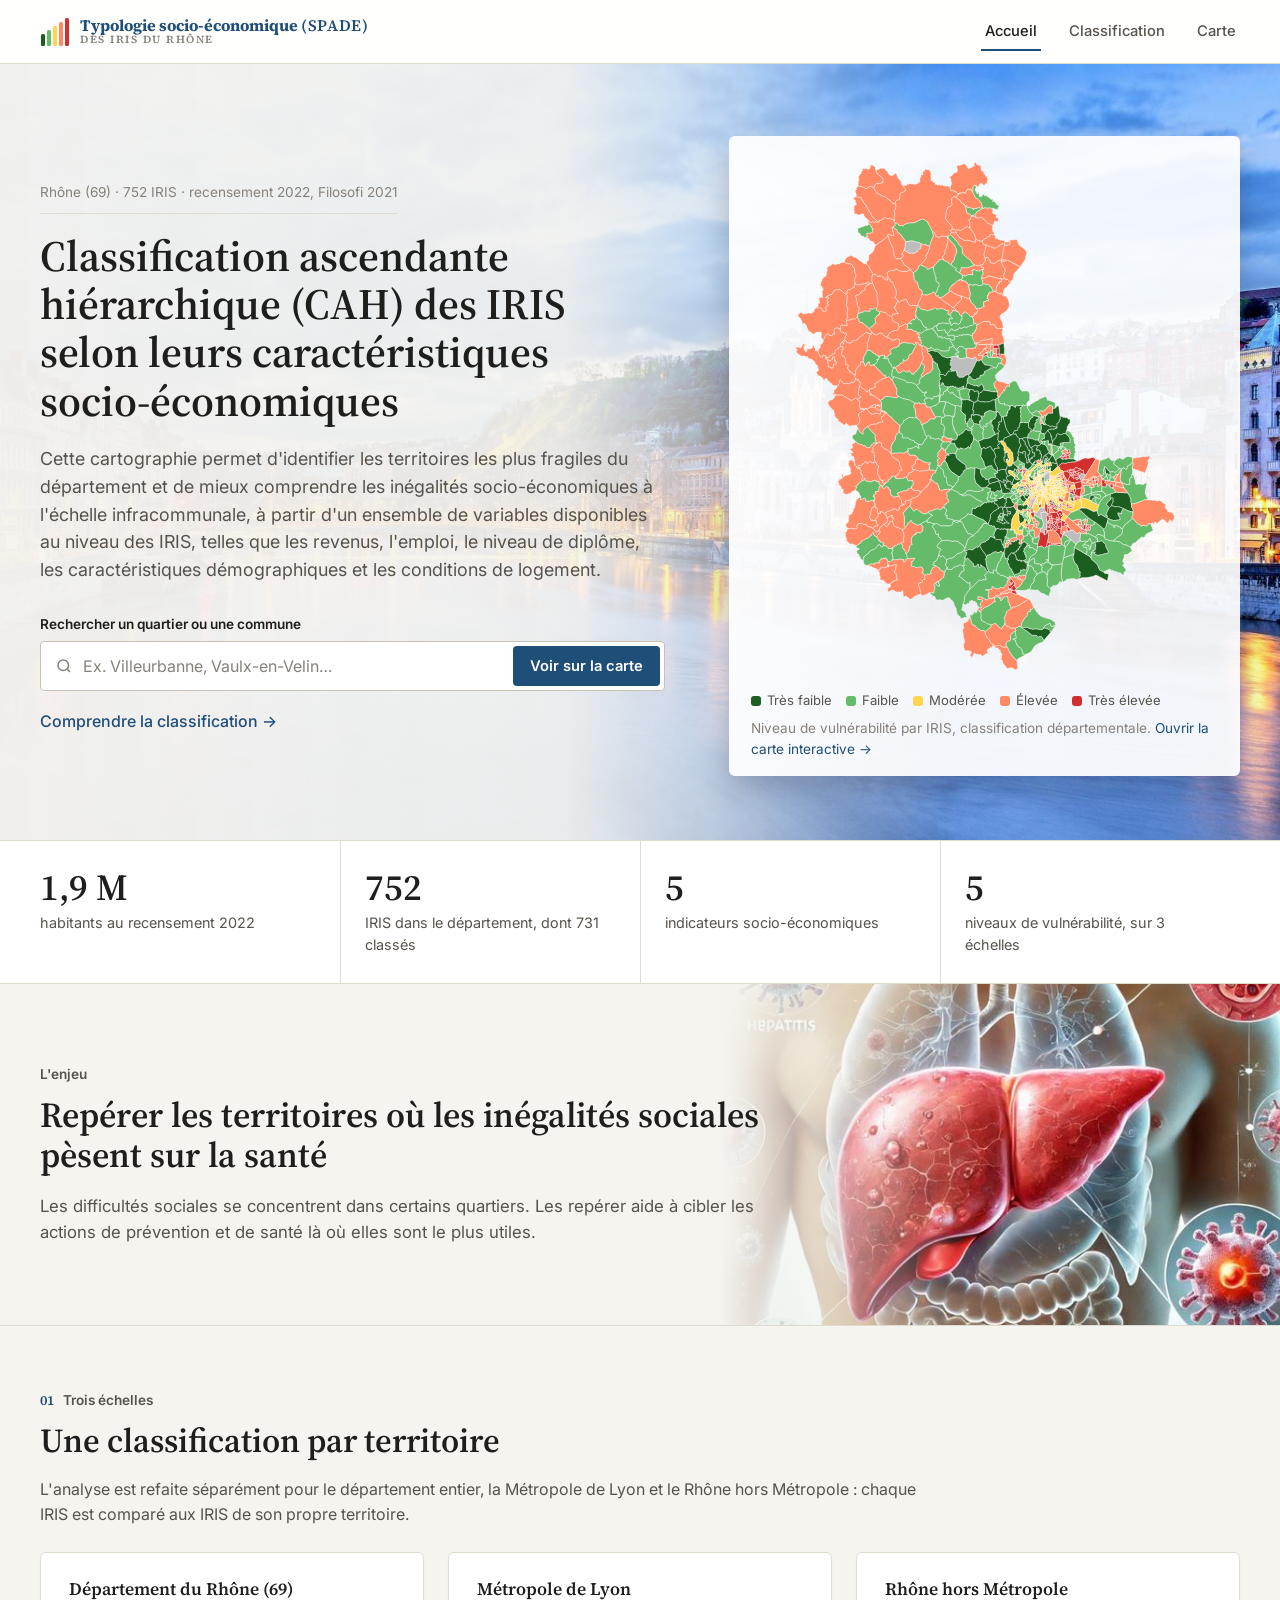
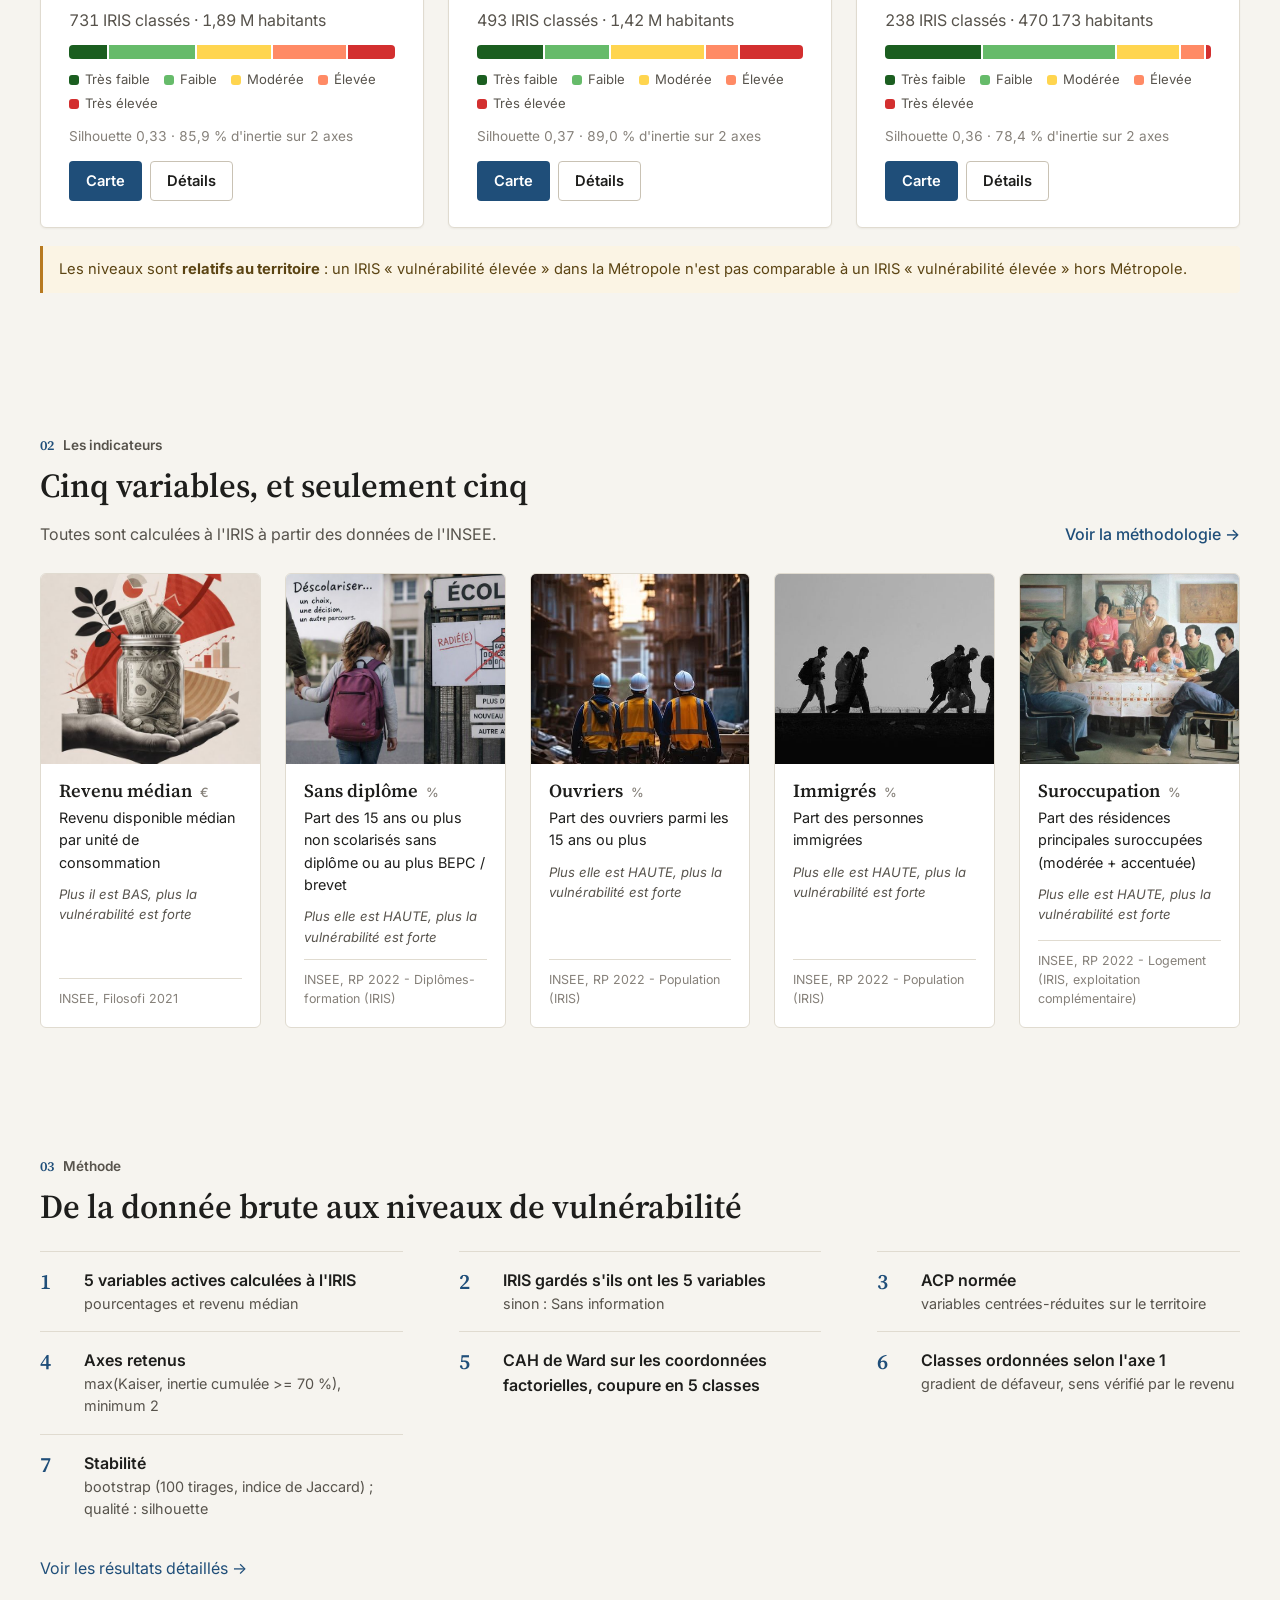
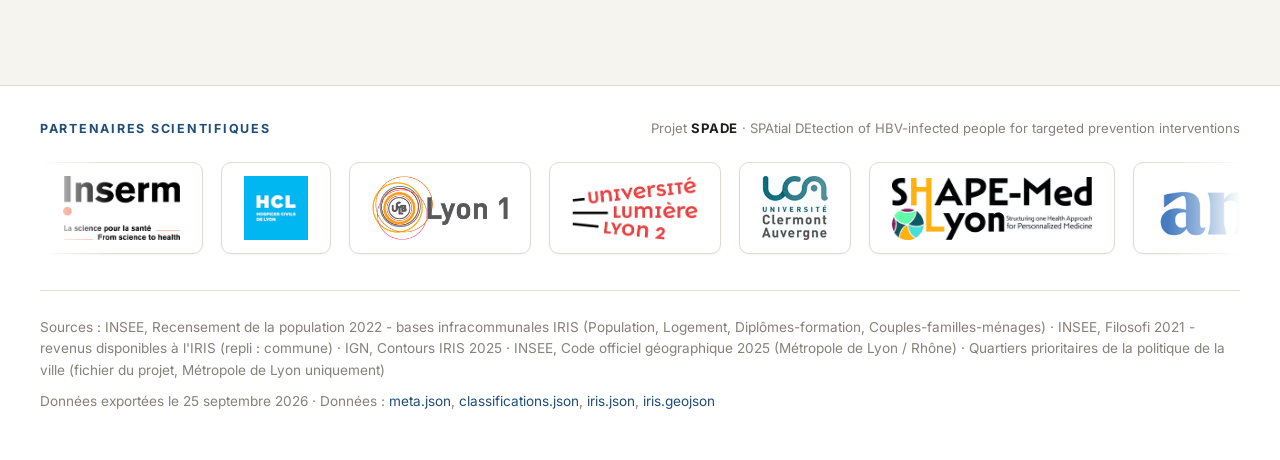
==== commit 67f809c5: "En-tête : nom du projet (SPADE)" ====
--- a/index.html
+++ b/index.html
@@ -32,7 +32,7 @@
           <rect x="19" y="5"  width="4" height="24" rx="1.5" fill="#FF8A65"/>
           <rect x="25" y="1"  width="4" height="28" rx="1.5" fill="#D32F2F"/>
         </svg>
-        <span>Typologie socio-économique<small>des IRIS du Rhône</small></span>
+        <span>Typologie socio-économique <span class="logo-projet" title="Nom du projet">(SPADE)</span><small>des IRIS du Rhône</small></span>
       </a>
       <nav class="nav" aria-label="Navigation principale">
         <a href="index.html" data-page="accueil">Accueil</a>
--- a/css/style.css
+++ b/css/style.css
@@ -457,3 +457,6 @@
 
 /* Pas de cadre de focus rectangulaire autour d'un IRIS cliqué (la sélection est déjà en blanc) */
 .leaflet-interactive:focus { outline: none; }
+
+/* Nom du projet à côté du titre, dans l'en-tête */
+.logo-projet { font-weight: 600; letter-spacing: .04em; color: var(--accent); }
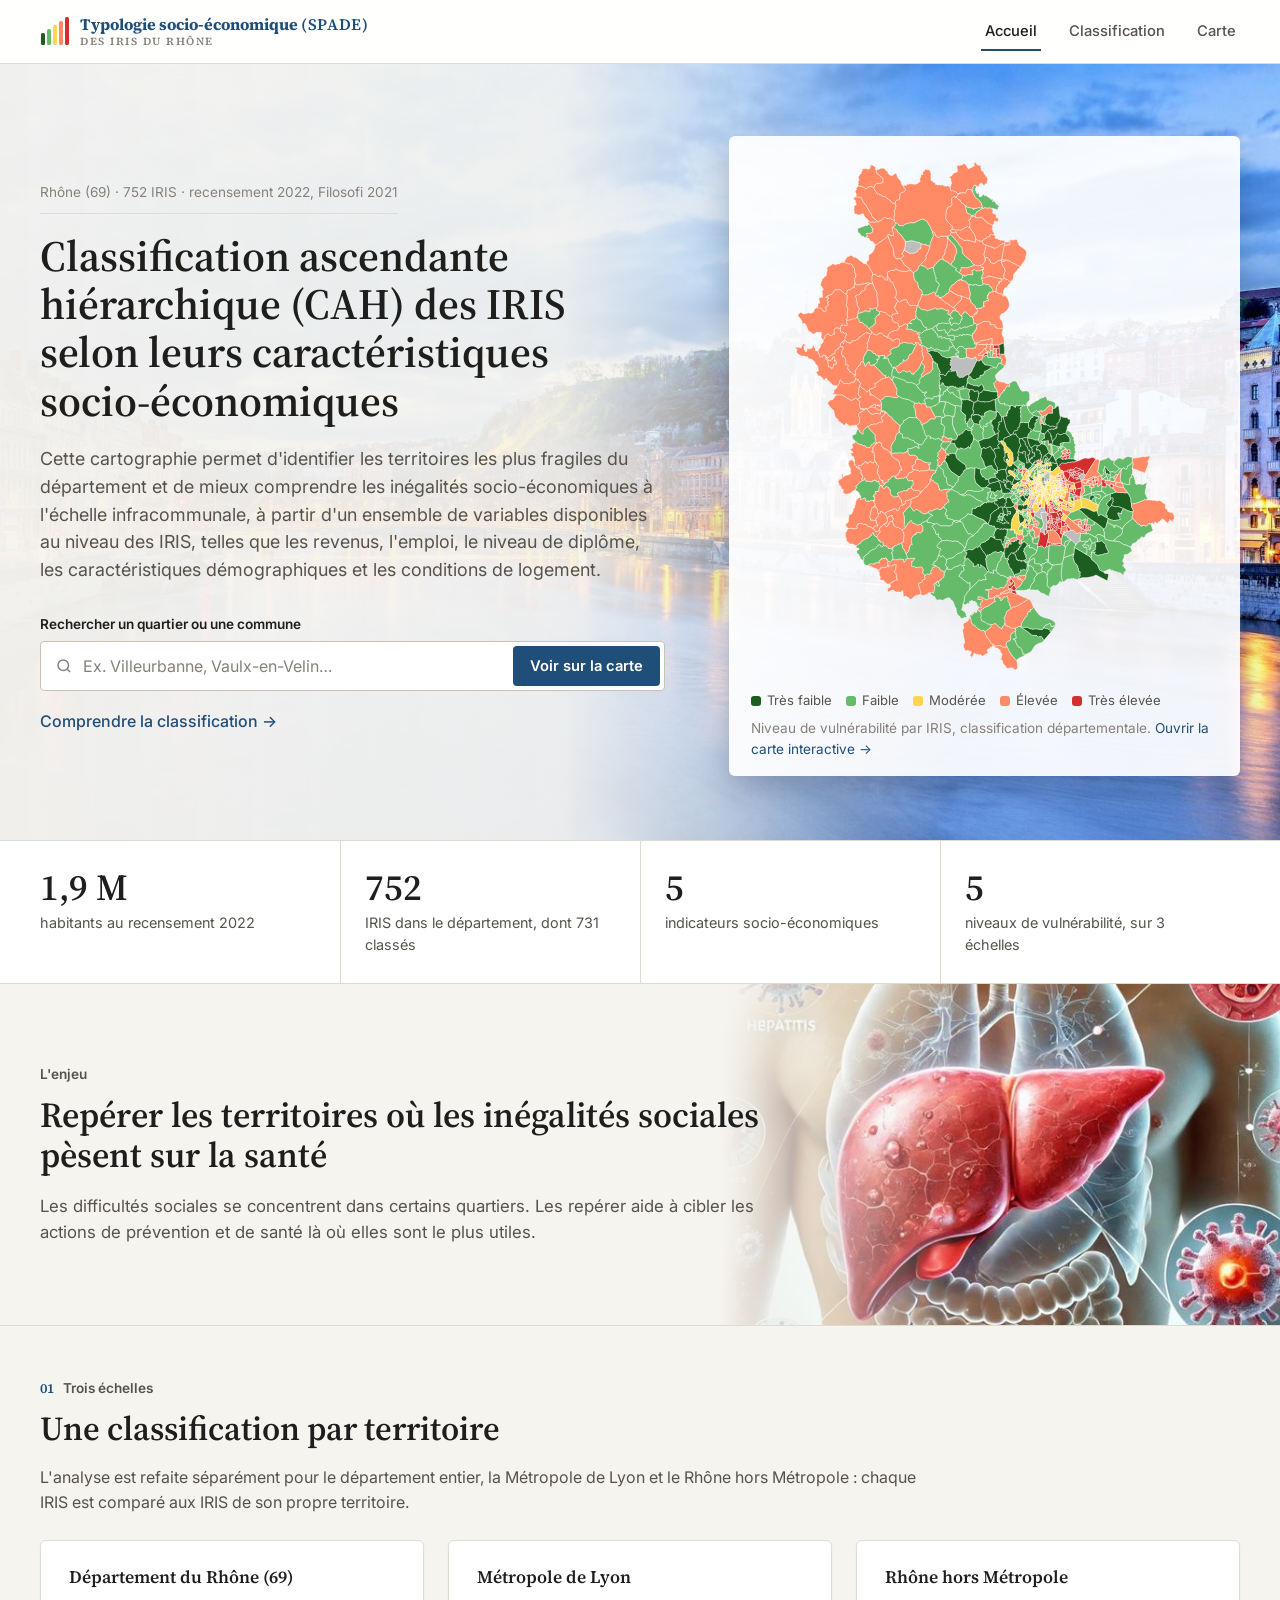
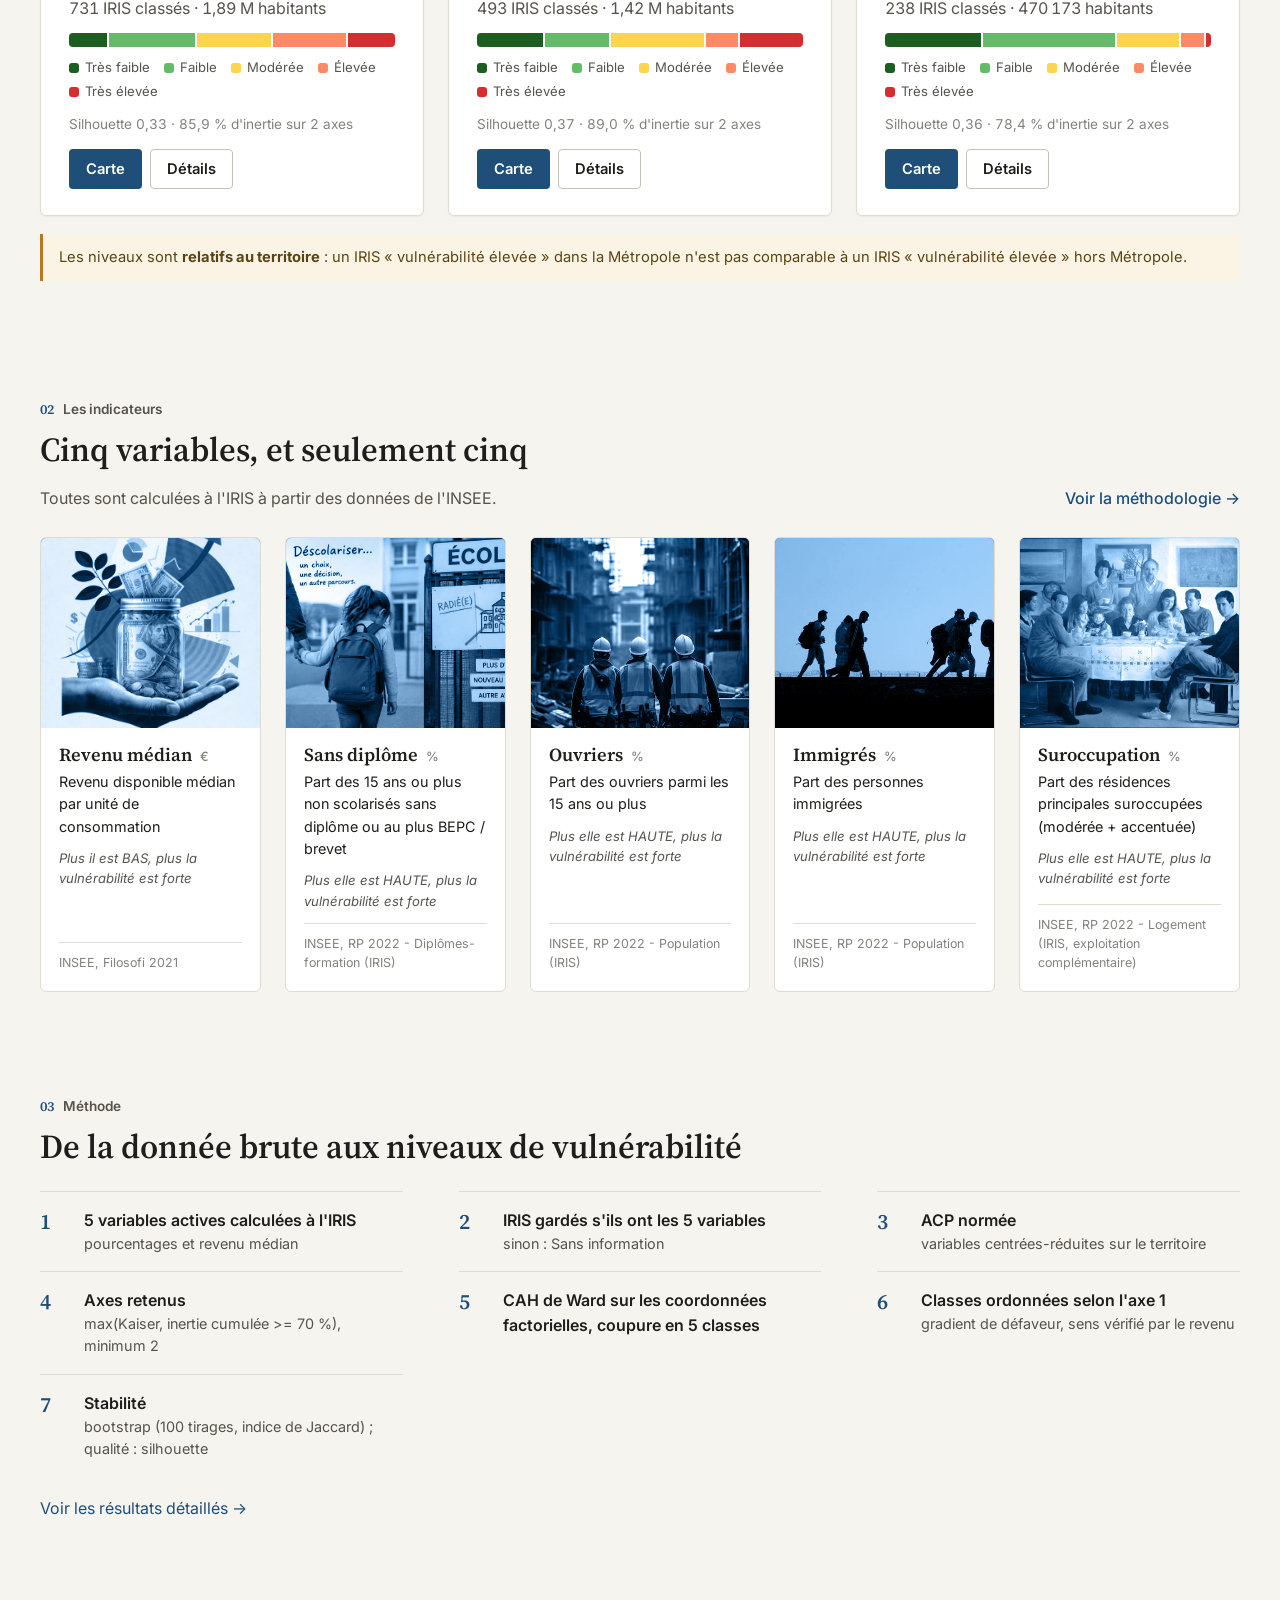
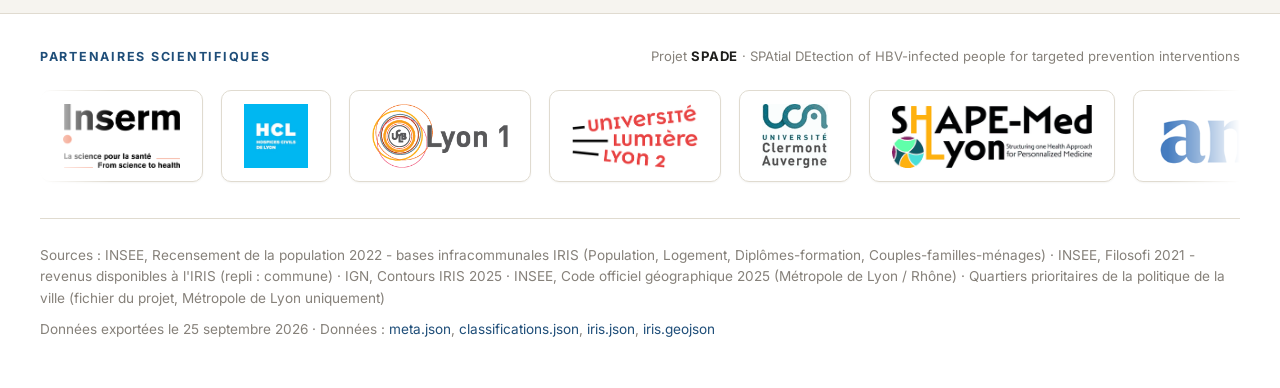
==== commit cfd04a69: "Finitions : favicon, images harmonisées, animations, espacements" ====
--- a/index.html
+++ b/index.html
@@ -3,6 +3,9 @@
 <head>
   <meta charset="UTF-8">
   <meta name="viewport" content="width=device-width, initial-scale=1">
+  <link rel="icon" href="favicon.svg" type="image/svg+xml">
+  <link rel="icon" href="favicon.ico" sizes="any">
+  <link rel="apple-touch-icon" href="image/apple-touch-icon.png">
   <title>Typologie socio-économique des IRIS du Rhône</title>
   <meta name="description" content="Typologie de la vulnérabilité socio-économique des IRIS du Rhône et de la Métropole de Lyon : analyse ACP + classification ascendante hiérarchique (CAH), carte interactive et profils des classes.">
   <link rel="canonical" href="https://vulnerabilite-rhone.erwangeo.com/">
--- a/css/style.css
+++ b/css/style.css
@@ -460,3 +460,52 @@
 
 /* Nom du projet à côté du titre, dans l'en-tête */
 .logo-projet { font-weight: 600; letter-spacing: .04em; color: var(--accent); }
+
+/* ---------- Classification : arbre de Ward des 5 classes + profils ---------- */
+#bloc-arbre[hidden] { display: none; }
+.arbre-carte { background: var(--surface); border: 1px solid var(--bordure); border-radius: var(--rayon); padding: 20px 22px 18px; }
+.arbre-barre { display: flex; justify-content: space-between; align-items: center; gap: 14px 28px; flex-wrap: wrap; margin-bottom: 14px; }
+.arbre-barre > div:first-child { display: flex; align-items: center; gap: 10px; }
+.arbre-etiquette { font-size: .85rem; color: var(--texte-2); }
+.arbre-variance { display: grid; grid-template-columns: auto 1fr; align-items: baseline; gap: 2px 10px; min-width: 260px; }
+.arbre-variance strong { font-family: var(--police-titres); font-size: 1.7rem; font-weight: 600; line-height: 1; font-variant-numeric: tabular-nums; }
+.arbre-variance > span:not(.jauge) { font-size: .82rem; color: var(--texte-2); }
+.arbre-variance .jauge { grid-column: 1 / -1; height: 6px; border-radius: 3px; background: var(--surface-2); overflow: hidden; margin-top: 6px; }
+.arbre-variance .jauge i { display: block; height: 100%; background: var(--accent); border-radius: 3px; transition: width .4s ease; }
+.arbre-defilement { overflow-x: auto; }
+.arbre-grille {
+  display: grid; grid-template-columns: 190px minmax(130px, 160px) repeat(5, minmax(96px, 1fr));
+  grid-template-rows: auto repeat(5, 64px); min-width: 860px;
+}
+.arbre-col-arbre { grid-column: 1; }
+.arbre-entete { grid-row: 1; padding: 0 10px 8px; font-size: .74rem; font-weight: 600; text-transform: uppercase; letter-spacing: .05em; color: var(--texte-3); align-self: end; }
+.arbre-var { display: grid; gap: 4px; text-align: center; }
+.graduation { display: flex; justify-content: space-between; font-weight: 500; text-transform: none; letter-spacing: 0; font-size: .7rem; font-style: normal; }
+.graduation i { font-style: normal; }
+.arbre-cellule { display: flex; align-items: center; padding: 0 10px; border-top: 1px solid transparent; }
+.arbre-cellule.groupe-1 { background: var(--surface-2); }
+.arbre-cellule.debut-groupe { border-top-color: var(--bordure-2); }
+.arbre-classe { gap: 8px; font-weight: 600; font-size: .9rem; }
+.arbre-classe small { display: block; font-weight: 400; font-size: .76rem; color: var(--texte-3); }
+.axe-z { position: relative; width: 100%; height: 22px; }
+.axe-z::before { content: ""; position: absolute; left: 50%; top: -10px; bottom: -10px; border-left: 1px solid var(--texte-3); opacity: .6; }
+.barre-z {
+  position: absolute; top: 3px; bottom: 3px; border-radius: 3px; box-shadow: inset 0 0 0 1px rgba(0, 0, 0, .18);
+  animation: barre-z-pousse .5s ease-out both;
+}
+.barre-z[style*="left:50%"] { transform-origin: left; }
+.barre-z[style*="right:50%"] { transform-origin: right; }
+.barre-z.coupee { -webkit-mask-image: linear-gradient(90deg, #000 85%, transparent); mask-image: linear-gradient(90deg, #000 85%, transparent); }
+.barre-z.coupee[style*="right:50%"] { -webkit-mask-image: linear-gradient(270deg, #000 85%, transparent); mask-image: linear-gradient(270deg, #000 85%, transparent); }
+.valeur-coupee { position: absolute; top: -13px; font-size: .68rem; font-weight: 700; color: var(--texte); }
+@keyframes barre-z-pousse { from { transform: scaleX(0); } }
+.arbre-svg { display: block; overflow: visible; }
+.arbre-svg .branche { fill: none; stroke: var(--bordure-2); stroke-width: 2; stroke-linecap: round; transition: stroke .3s; }
+.arbre-svg .branche.sous-coupe { stroke: var(--texte); stroke-width: 2.4; }
+.arbre-svg .noeud { fill: var(--surface); stroke: var(--texte-3); stroke-width: 1.5; }
+.arbre-svg .coupure { stroke: #C2410C; stroke-width: 1.5; stroke-dasharray: 5 4; transition: all .4s ease; }
+.arbre-svg .coupure-texte { fill: #C2410C; font: 600 10px var(--police); }
+.arbre-lecture ul { margin: 18px 0 0; padding: 14px 18px 14px 34px; background: var(--accent-doux); border-radius: var(--rayon-s); display: grid; gap: 6px; font-size: .9rem; color: var(--texte-2); }
+.arbre-lecture b { color: var(--texte); font-weight: 600; }
+.arbre-note { margin: 12px 0 0; font-size: .78rem; color: var(--texte-3); }
+@media (prefers-reduced-motion: reduce) { .barre-z { animation: none; } }
--- a/css/clair.css
+++ b/css/clair.css
@@ -57,7 +57,7 @@
 .theme-clair .resultats li[aria-selected="true"], .theme-clair .resultats li:hover { background: var(--surface-2); }
 
 /* ---------- Sections ---------- */
-.theme-clair section.bloc { padding: 64px 0; }
+.theme-clair section.bloc { padding: 52px 0; }
 .theme-clair .surtitre {
   color: var(--texte-2); font-size: .85rem; font-weight: 600; letter-spacing: 0; text-transform: none; margin-bottom: 10px;
 }
@@ -83,3 +83,11 @@
   .theme-clair .conteneur { width: calc(100% - 32px); }
   .theme-clair .nav a { margin-left: 10px; }
 }
+
+/* ---------- Finitions ---------- */
+/* Logo : un peu d'air entre le titre et « des IRIS du Rhône » */
+.logo span { line-height: 1.15; }
+.logo small { margin-top: 3px; }
+/* Apparition en fondu au défilement (classe posée par commun.js) */
+.reveler { opacity: 0; transform: translateY(18px); transition: opacity .7s ease, transform .7s cubic-bezier(.2, .7, .2, 1); }
+.reveler.visible { opacity: 1; transform: none; }
--- a/css/accueil.css
+++ b/css/accueil.css
@@ -161,3 +161,21 @@
   .logos li { height: 72px; padding: 0 14px; }
   .logos img { max-height: 48px; max-width: 150px; }
 }
+
+/* ---------- Indicateurs : traitement commun des images ----------
+   Images d'origines différentes harmonisées en monochrome bleu (couleur d'accent) ;
+   elles retrouvent leurs couleurs au survol de la carte. */
+.indicateur-image { position: relative; height: 190px; overflow: hidden; background: var(--accent); }
+.indicateur-image img {
+  height: 100%; filter: grayscale(1) contrast(1.08) brightness(1.04);
+  transition: filter .5s ease, transform .6s ease;
+}
+.indicateur-image::after {
+  content: ""; position: absolute; inset: 0; pointer-events: none;
+  background: linear-gradient(160deg, #2C6AA0 0%, var(--accent) 100%);
+  mix-blend-mode: color; opacity: .9; transition: opacity .5s ease;
+}
+.indicateur { transition: transform .3s ease, box-shadow .3s ease; }
+.indicateur:hover { transform: translateY(-4px); box-shadow: 0 14px 30px rgba(30, 30, 28, .12); }
+.indicateur:hover .indicateur-image img { filter: none; transform: scale(1.04); }
+.indicateur:hover .indicateur-image::after { opacity: 0; }
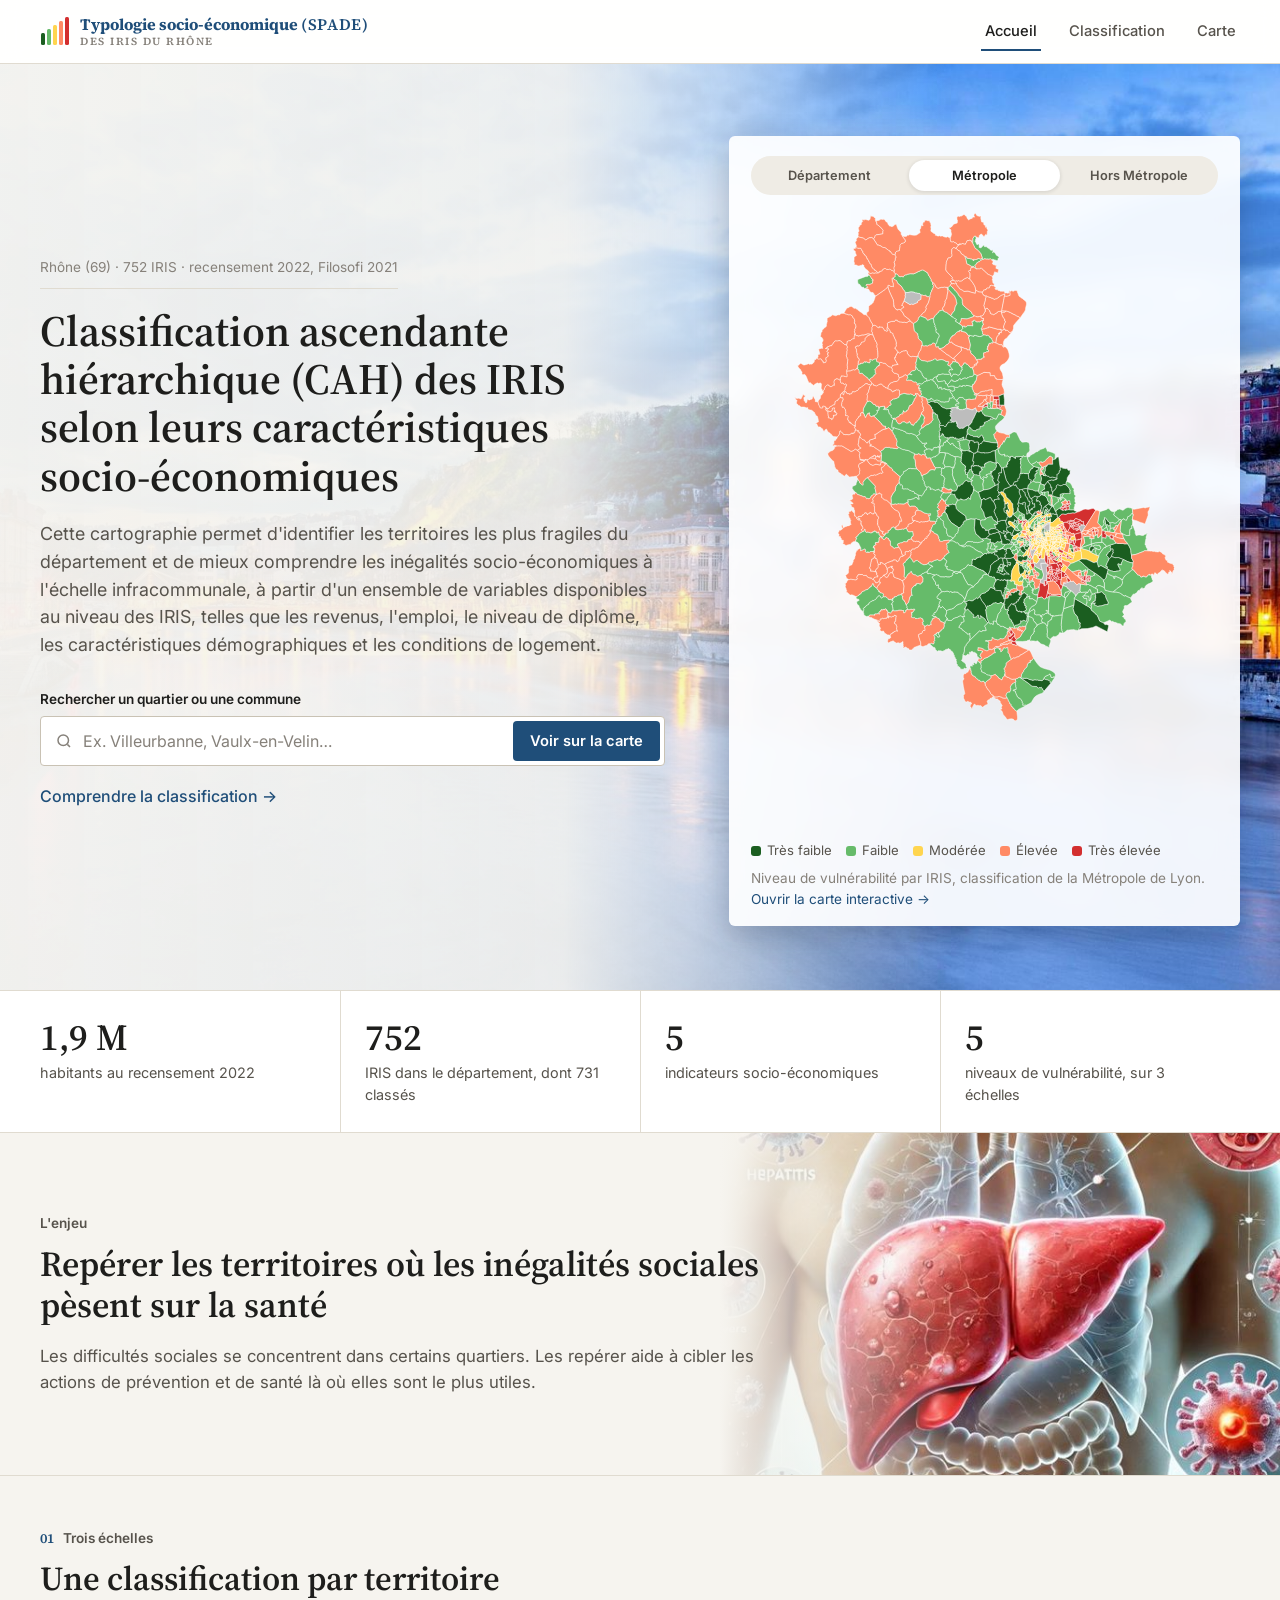
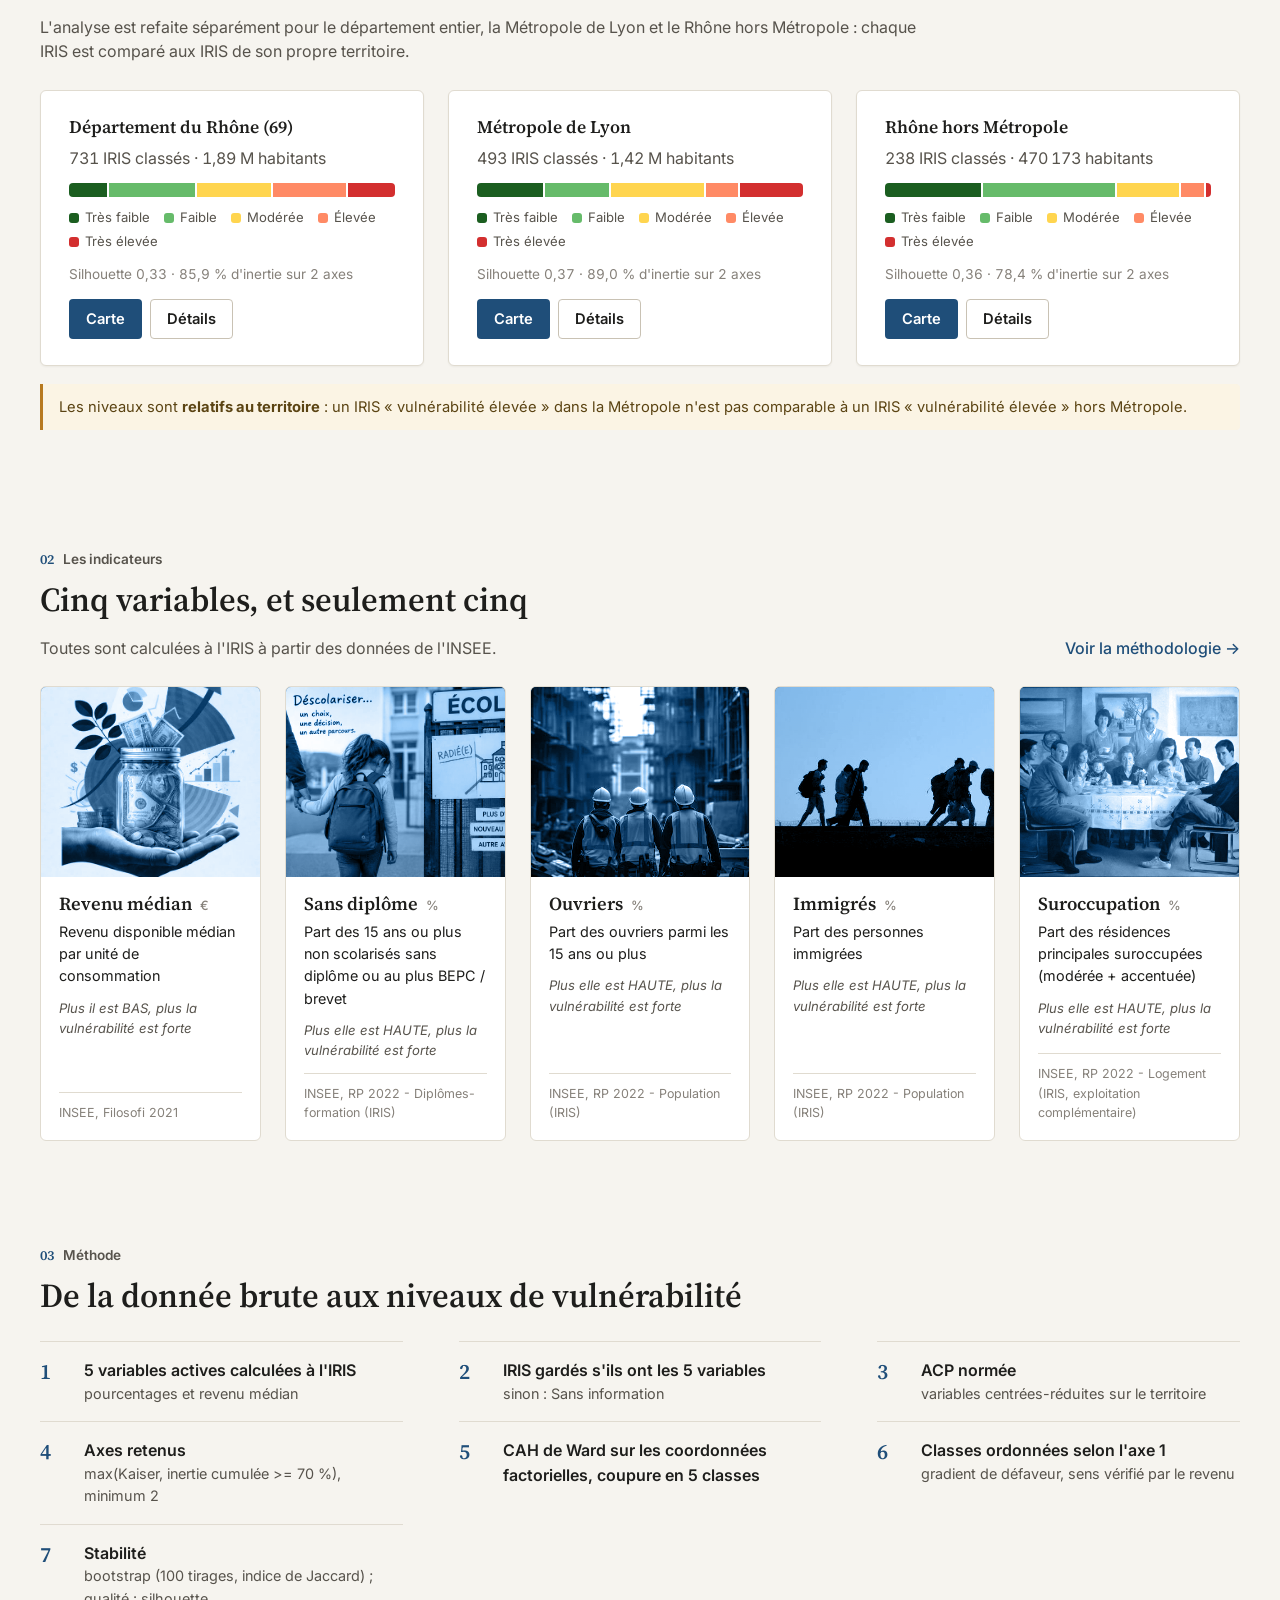
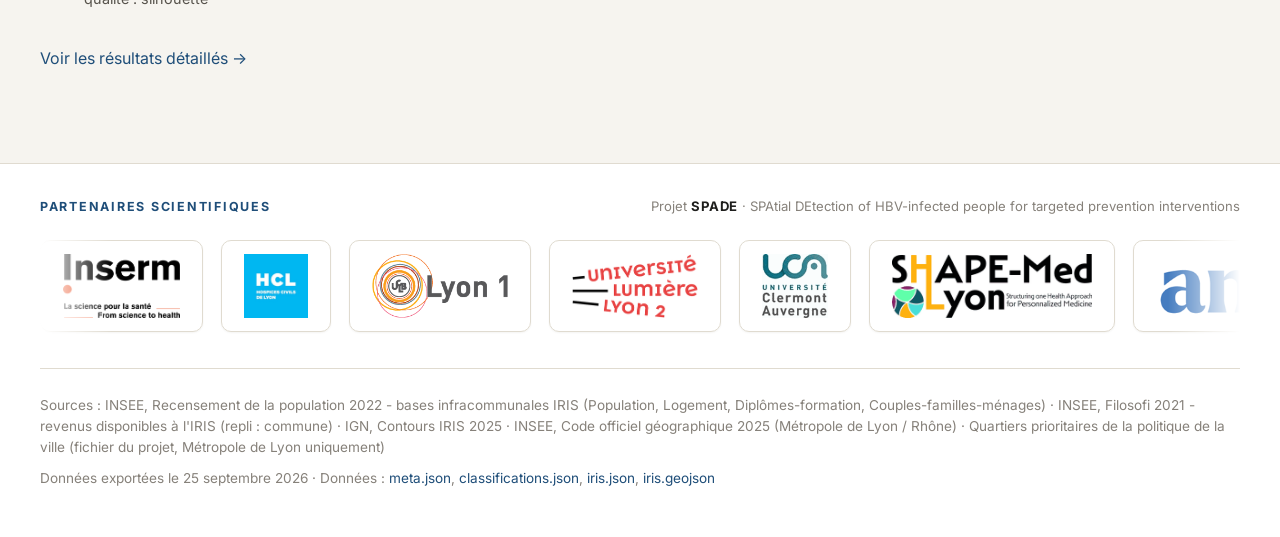
==== commit 5b0d1ac0: "Carrousel des échelles : 3 secondes par échelle" ====
--- a/index.html
+++ b/index.html
@@ -21,6 +21,14 @@
   <link rel="stylesheet" href="css/style.css">
   <link rel="stylesheet" href="css/clair.css">
   <link rel="stylesheet" href="css/accueil.css">
+  <script>
+    // Animations GSAP (js/accueil-anim.js) : le héros reste masqué jusqu'à son entrée.
+    // Rien si l'utilisateur limite les animations ; filet de sécurité : tout réapparaît après 3 s.
+    if (!window.matchMedia("(prefers-reduced-motion: reduce)").matches) {
+      document.documentElement.classList.add("anim-gsap");
+      setTimeout(function () { if (!window.gsap) document.documentElement.classList.remove("anim-gsap"); }, 3000);
+    }
+  </script>
 </head>
 <body data-page="accueil" class="theme-clair">
 
@@ -74,12 +82,15 @@
           <p class="actions"><a href="classification.html">Comprendre la classification →</a></p>
         </div>
 
-        <figure class="heros-carte">
+        <!-- Carrousel des 3 échelles : la même carte change de couleurs (et de cadrage) d'une échelle à l'autre -->
+        <figure class="heros-carte" id="carrousel-echelles" aria-roledescription="carrousel" aria-label="Les 3 échelles de classification">
+          <div class="echelles" id="echelles" role="tablist" aria-label="Échelle de classification" hidden></div>
           <a class="mini-carte" id="mini-carte" href="carte.html" aria-label="Ouvrir la carte interactive"></a>
           <figcaption>
+            <div class="echelle-texte" id="echelle-texte" aria-live="polite"></div>
             <div id="legende-mini"></div>
-            <span>Niveau de vulnérabilité par IRIS, classification départementale.
-              <a href="carte.html">Ouvrir la carte interactive →</a></span>
+            <span><span id="echelle-libelle">Niveau de vulnérabilité par IRIS, classification départementale.</span>
+              <a id="lien-echelle" href="carte.html">Ouvrir la carte interactive →</a></span>
           </figcaption>
         </figure>
       </div>
@@ -184,7 +195,11 @@
     </div>
   </footer>
 
+  <script src="lib/gsap/gsap.min.js"></script>
+  <script src="lib/gsap/ScrollTrigger.min.js"></script>
+  <script src="lib/gsap/SplitText.min.js"></script>
   <script src="js/commun.js"></script>
+  <script src="js/accueil-anim.js"></script>
   <script src="js/accueil.js"></script>
 </body>
 </html>
--- a/css/accueil.css
+++ b/css/accueil.css
@@ -30,7 +30,7 @@
 }
 .mini-carte { display: block; }
 .mini-carte svg { display: block; width: 100%; height: auto; max-height: 520px; }
-.mini-carte path { stroke: #fff; stroke-width: .35; }
+.mini-carte path { stroke: #fff; stroke-width: .5; vector-effect: non-scaling-stroke; }   /* trait fin même zoomé */
 .mini-carte:hover path { opacity: .9; }
 .mini-carte path:hover { opacity: 1; stroke: var(--texte); stroke-width: 1; }
 .mini-carte:empty { min-height: 380px; background: var(--surface-2); border-radius: var(--rayon); }
@@ -179,3 +179,37 @@
 .indicateur:hover { transform: translateY(-4px); box-shadow: 0 14px 30px rgba(30, 30, 28, .12); }
 .indicateur:hover .indicateur-image img { filter: none; transform: scale(1.04); }
 .indicateur:hover .indicateur-image::after { opacity: 0; }
+
+/* ---------- Animations GSAP (js/accueil-anim.js) ---------- */
+/* Héros masqué jusqu'à son animation d'entrée (classe posée dans le <head>, retirée par le script) */
+.anim-gsap .heros-texte > *, .anim-gsap .heros-carte { visibility: hidden; }
+/* En-tête : ombre légère quand la page défile */
+.theme-clair .entete { transition: box-shadow .3s ease; }
+.theme-clair .entete.defile { box-shadow: 0 6px 22px rgba(30, 30, 28, .08); }
+
+/* ---------- Carrousel des 3 échelles (carte du héros, js/accueil.js : carrousel) ---------- */
+.mini-carte svg { overflow: hidden; }
+.echelles[hidden] { display: none; }
+.echelles {
+  display: flex; gap: 4px; padding: 4px; margin-bottom: 12px;
+  background: var(--surface-2); border-radius: 999px;
+}
+.echelles button {
+  position: relative; flex: 1; overflow: hidden; padding: 8px 10px; border: 0; border-radius: 999px;
+  background: none; color: var(--texte-2); font: 600 .8rem var(--police); cursor: pointer; white-space: nowrap;
+  transition: background .25s ease, color .25s ease, box-shadow .25s ease;
+}
+.echelles button:hover { color: var(--texte); }
+.echelles button[aria-selected="true"] { background: var(--surface); color: var(--texte); box-shadow: 0 1px 4px rgba(30, 30, 28, .14); }
+.echelles button:focus-visible { outline: 2px solid var(--accent); outline-offset: 2px; }
+.echelles .progression {
+  position: absolute; left: 14px; right: 14px; bottom: 3px; height: 2px; border-radius: 2px;
+  background: var(--accent); transform: scaleX(0); transform-origin: left center;
+}
+.echelle-texte { display: grid; gap: 3px; min-height: 5.6em; }
+.echelle-texte strong { font-family: var(--police-titres); font-size: 1.08rem; font-weight: 600; color: var(--texte); }
+.echelle-texte span { color: var(--texte-2); font-size: .86rem; line-height: 1.45; }
+.echelle-texte .echelle-chiffres { color: var(--texte-3); font-size: .78rem; font-variant-numeric: tabular-nums; }
+@media (max-width: 420px) { .echelles button { padding: 8px 6px; font-size: .74rem; } }
+/* Verre dépoli derrière la carte : la photo reste suggérée sans brouiller les IRIS « fantômes » */
+.heros-carte { -webkit-backdrop-filter: blur(10px) saturate(1.1); backdrop-filter: blur(10px) saturate(1.1); }
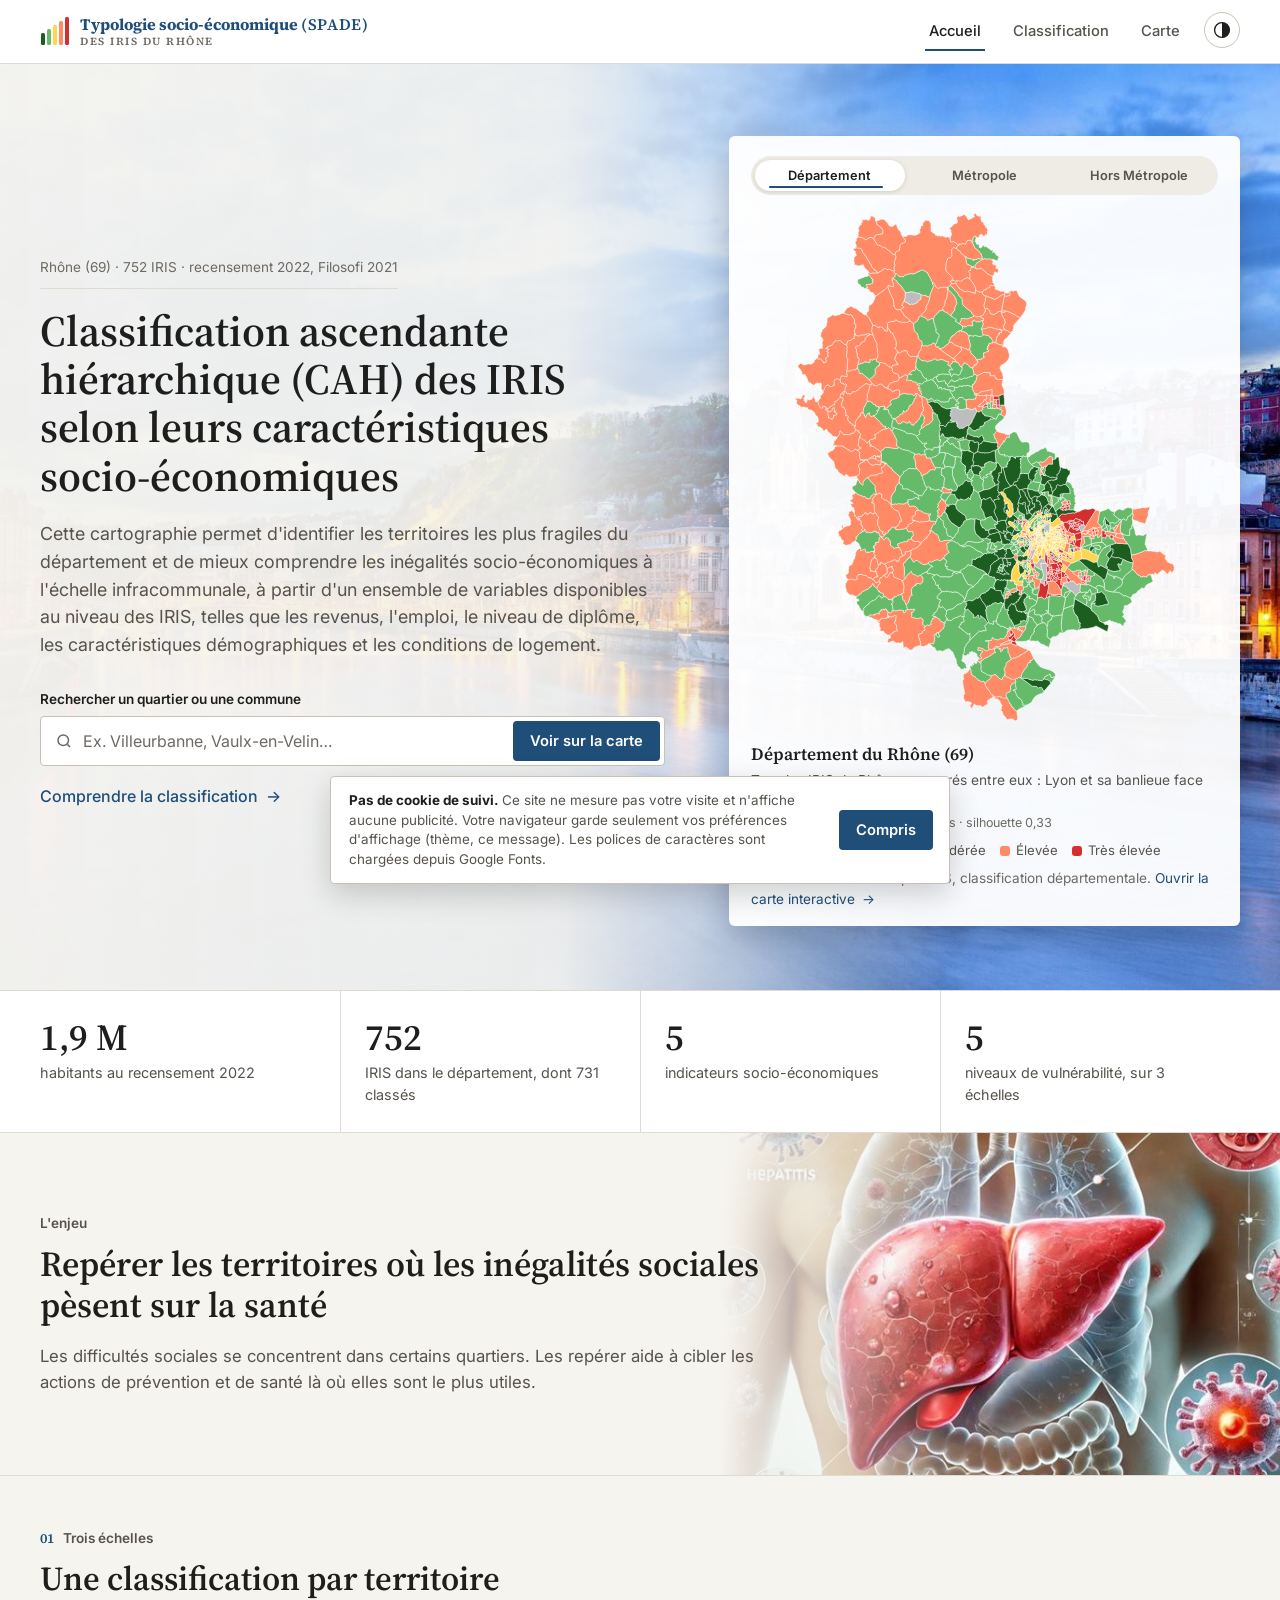
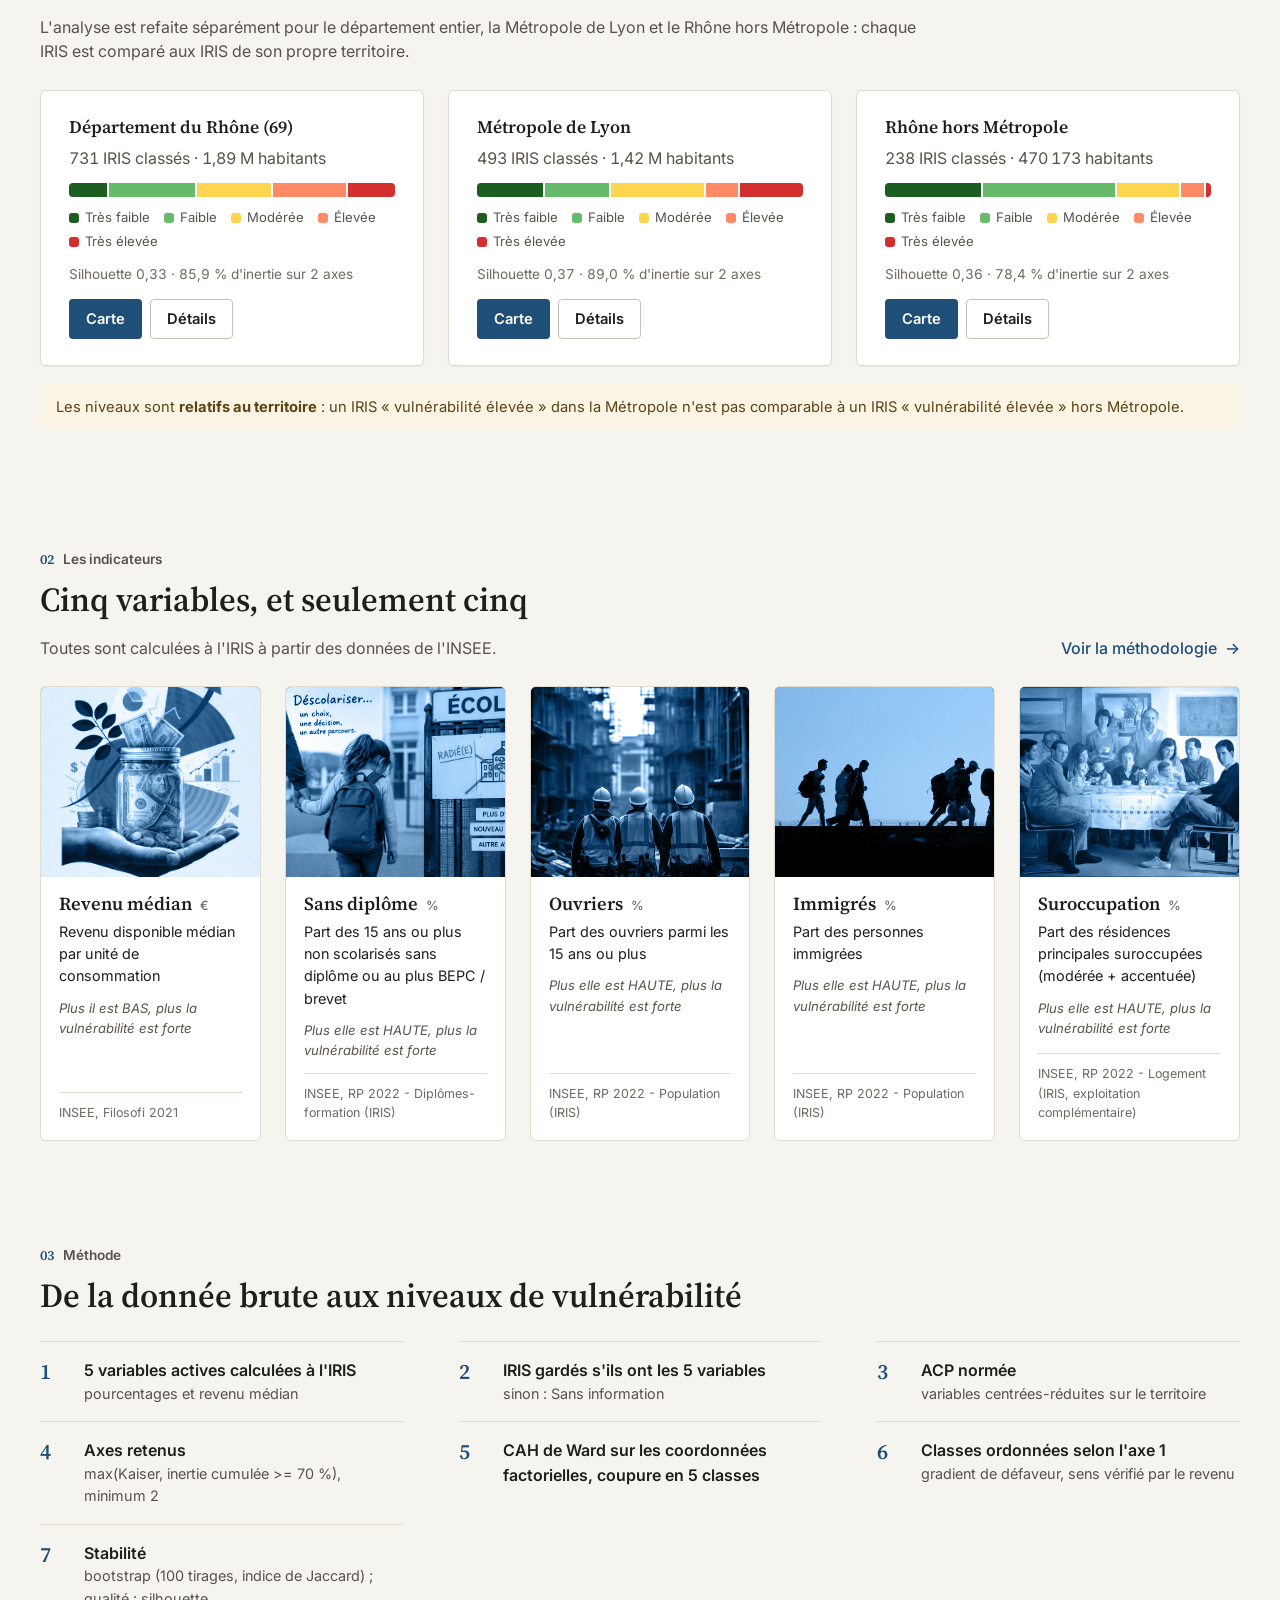
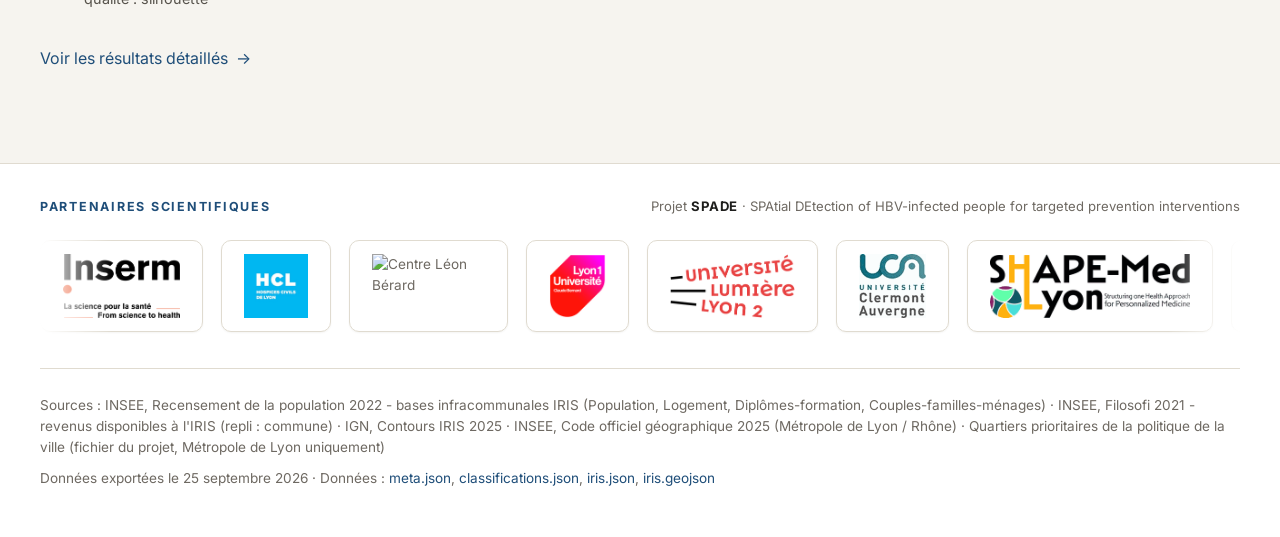
==== commit a991c0ea: "Partenaires : nouveau logo Lyon 1, ajout du Centre Léon Bérard" ====
--- a/index.html
+++ b/index.html
@@ -18,6 +18,15 @@
   <link rel="preconnect" href="https://fonts.googleapis.com">
   <link rel="preconnect" href="https://fonts.gstatic.com" crossorigin>
   <link href="https://fonts.googleapis.com/css2?family=Inter:wght@400;500;600;700&family=Plus+Jakarta+Sans:wght@600;700;800&family=Source+Serif+4:opsz,wght@8..60,400;8..60,600;8..60,700&display=swap" rel="stylesheet">
+  <script>
+    // Thème : choix mémorisé, sinon réglage de l'ordinateur ; posé avant le CSS pour éviter un flash
+    (function () {
+      var t = null;
+      try { t = localStorage.getItem("theme"); } catch (e) {}
+      if (t !== "clair" && t !== "sombre") t = window.matchMedia("(prefers-color-scheme: dark)").matches ? "sombre" : "clair";
+      document.documentElement.setAttribute("data-theme", t);
+    })();
+  </script>
   <link rel="stylesheet" href="css/style.css">
   <link rel="stylesheet" href="css/clair.css">
   <link rel="stylesheet" href="css/accueil.css">
@@ -85,7 +94,7 @@
         <!-- Carrousel des 3 échelles : la même carte change de couleurs (et de cadrage) d'une échelle à l'autre -->
         <figure class="heros-carte" id="carrousel-echelles" aria-roledescription="carrousel" aria-label="Les 3 échelles de classification">
           <div class="echelles" id="echelles" role="tablist" aria-label="Échelle de classification" hidden></div>
-          <a class="mini-carte" id="mini-carte" href="carte.html" aria-label="Ouvrir la carte interactive"></a>
+          <a class="mini-carte" id="mini-carte" href="carte.html" aria-label="Ouvrir la carte interactive"><div class="chargement" role="status"><span class="chargement-barres" aria-hidden="true"><i></i><i></i><i></i><i></i><i></i></span><span>Chargement de la carte…</span></div></a>
           <figcaption>
             <div class="echelle-texte" id="echelle-texte" aria-live="polite"></div>
             <div id="legende-mini"></div>
@@ -176,7 +185,8 @@
             <ul class="logos">
               <li title="Inserm - Institut national de la santé et de la recherche médicale"><img src="image/partenaires/inserm.png" alt="Inserm" width="129" height="70" loading="lazy"></li>
               <li title="Hospices Civils de Lyon"><img src="image/partenaires/hcl.png" alt="Hospices Civils de Lyon" width="70" height="70" loading="lazy"></li>
-              <li title="Université Claude Bernard Lyon 1"><img src="image/partenaires/lyon1.png" alt="Université Claude Bernard Lyon 1" width="121" height="57" loading="lazy"></li>
+              <li title="Centre Léon Bérard - Centre de lutte contre le cancer"><img src="image/partenaires/clb.png" alt="Centre Léon Bérard" width="123" height="70" loading="lazy"></li>
+              <li title="Université Claude Bernard Lyon 1"><img src="image/partenaires/lyon1.png" alt="Université Claude Bernard Lyon 1" width="62" height="70" loading="lazy"></li>
               <li title="Université Lumière Lyon 2"><img src="image/partenaires/lyon2.png" alt="Université Lumière Lyon 2" width="138" height="70" loading="lazy"></li>
               <li title="Université Clermont Auvergne"><img src="image/partenaires/uca.png" alt="Université Clermont Auvergne" width="73" height="70" loading="lazy"></li>
               <li title="SHAPE-Med@Lyon - Structuring one Health Approach for Personnalized Medicine"><img src="image/partenaires/shape-med-lyon.png" alt="SHAPE-Med@Lyon" width="220" height="70" loading="lazy"></li>
--- a/css/style.css
+++ b/css/style.css
@@ -64,8 +64,7 @@
 .entete {
   position: sticky; top: 0; z-index: 1000;
   height: var(--hauteur-entete);
-  background: rgba(10, 15, 28, 0.86);
-  backdrop-filter: blur(10px);
+  background: rgba(10, 15, 28, 0.97);
   border-bottom: 1px solid var(--bordure);
 }
 .entete .conteneur { height: 100%; display: flex; align-items: center; gap: 28px; }
@@ -166,8 +165,8 @@
   background: var(--accent-doux); color: #BFD6FF; font-weight: 700; font-size: .85rem;
 }
 .avertissement {
-  border-left: 3px solid var(--alerte); background: rgba(245, 158, 11, .08);
-  padding: 12px 16px; border-radius: 0 var(--rayon-s) var(--rayon-s) 0; color: #FDE7B0; font-size: .92rem;
+  background: rgba(245, 158, 11, .1);
+  padding: 12px 16px; border-radius: var(--rayon-s); color: #FDE7B0; font-size: .92rem;
 }
 
 /* ---------- Onglets (classification) ---------- */
@@ -290,9 +289,8 @@
 .bulle-action span {
   display: flex; align-items: center; justify-content: center; width: 100%; height: 100%; box-sizing: border-box;
   border-radius: 50%; border: 1.5px solid rgba(255, 255, 255, .92);
-  background: radial-gradient(circle at 35% 30%, rgba(255, 255, 255, .30), rgba(15, 23, 42, .62) 62%);
+  background: rgba(15, 23, 42, .66);
   box-shadow: 0 0 0 3px rgba(255, 255, 255, .10), 0 3px 10px rgba(0, 0, 0, .45);
-  -webkit-backdrop-filter: blur(2px) saturate(1.2); backdrop-filter: blur(2px) saturate(1.2);
   color: #fff; font: 700 11px/1 var(--police); font-variant-numeric: tabular-nums; text-shadow: 0 1px 2px rgba(0, 0, 0, .6);
   transition: transform .15s ease, box-shadow .15s ease; animation: bulle-apparition .35s ease-out both;
 }
@@ -346,7 +344,7 @@
 .legende-flottante {
   width: 310px; max-height: calc(100vh - var(--hauteur-entete) - 40px); overflow-y: auto;
   background: rgba(15, 23, 41, .95); color: var(--texte); border: 1px solid var(--bordure-2);
-  border-radius: var(--rayon); box-shadow: 0 18px 40px rgba(0, 0, 0, .45); backdrop-filter: blur(8px);
+  border-radius: var(--rayon); box-shadow: 0 18px 40px rgba(0, 0, 0, .45);
   font: .85rem var(--police);
 }
 .legende-entete {
@@ -385,7 +383,7 @@
 /* Commentaire de lecture, propre à l'échelle choisie */
 .legende-commentaire {
   margin-top: 14px; padding: 10px 12px; border-radius: var(--rayon-s);
-  background: var(--accent-doux); border-left: 3px solid var(--accent);
+  background: var(--accent-doux);
   font-size: .78rem; line-height: 1.45; color: var(--texte-2);
 }
 .legende-commentaire[hidden] { display: none; }
@@ -509,3 +507,71 @@
 .arbre-lecture b { color: var(--texte); font-weight: 600; }
 .arbre-note { margin: 12px 0 0; font-size: .78rem; color: var(--texte-3); }
 @media (prefers-reduced-motion: reduce) { .barre-z { animation: none; } }
+
+/* =============================================================================
+   Finitions communes : survol, bouton de thème, bandeau cookies, chargement
+   ============================================================================= */
+/* Survol : la bande des 5 niveaux de vulnérabilité (segments nets, comme la légende) se déploie
+   sous les boutons et les liens du menu ; les flèches « → » avancent. Rien ne s'estompe. */
+:root {
+  --bande-niveaux: linear-gradient(90deg, #1B5E20 0 20%, #66BB6A 20% 40%, #FFD54F 40% 60%, #FF8A65 60% 80%, #D32F2F 80% 100%);
+}
+.bouton, .nav a { position: relative; overflow: hidden; }
+.bouton::after, .nav a::after {
+  content: ""; position: absolute; left: 0; right: 0; bottom: 0; height: 3px; pointer-events: none;
+  background: var(--bande-niveaux); transform: scaleX(0); transform-origin: left center;
+  transition: transform .35s cubic-bezier(.2, .7, .2, 1);
+}
+.nav a::after { height: 2px; }
+.bouton:hover::after, .bouton:focus-visible::after, .nav a:hover::after, .nav a:focus-visible::after { transform: scaleX(1); }
+.fleche { display: inline-block; margin-left: .25em; transition: transform .25s cubic-bezier(.2, .7, .2, 1); }
+a:hover .fleche, a:focus-visible .fleche { transform: translateX(4px); }
+
+/* Bouton de thème : disque à moitié plein, demi-tour à chaque changement */
+.bouton-theme {
+  display: inline-grid; place-items: center; width: 36px; height: 36px; margin-left: 14px; padding: 0;
+  border: 1px solid var(--bordure-2); border-radius: 50%; background: var(--surface); color: var(--texte);
+  cursor: pointer; transition: border-color .2s ease;
+}
+.bouton-theme:hover { border-color: var(--texte-3); }
+.bouton-theme:focus-visible { outline: 2px solid var(--accent); outline-offset: 2px; }
+.bouton-theme svg { transition: transform .5s cubic-bezier(.2, .7, .2, 1); }
+.bouton-theme[aria-pressed="true"] svg { transform: rotate(180deg); }
+
+/* Bandeau cookies : discret, en bas, un seul bouton */
+.bandeau-cookies {
+  position: fixed; z-index: 2500; left: 50%; bottom: 16px; transform: translateX(-50%);
+  width: min(620px, calc(100% - 32px)); display: flex; align-items: center; gap: 16px;
+  padding: 14px 16px 14px 18px; border-radius: var(--rayon-s);
+  background: var(--surface); color: var(--texte-2); border: 1px solid var(--bordure-2);
+  box-shadow: 0 10px 30px rgba(0, 0, 0, .18); font-size: .84rem; line-height: 1.45;
+  animation: bandeau-monte .45s cubic-bezier(.2, .7, .2, 1) both;
+}
+.bandeau-cookies p { margin: 0; }
+.bandeau-cookies strong { color: var(--texte); }
+.bandeau-cookies .bouton { flex: none; padding: 9px 16px; font-size: .86rem; }
+@keyframes bandeau-monte { from { transform: translate(-50%, 24px); opacity: 0; } }
+@media (max-width: 560px) { .bandeau-cookies { flex-direction: column; align-items: stretch; } }
+
+/* Chargement : les 5 barres du logo montent et descendent tour à tour */
+.chargement { display: flex; flex-direction: column; align-items: center; justify-content: center; gap: 12px;
+  color: var(--texte-3); font-size: .85rem; }
+.chargement-barres { display: flex; align-items: flex-end; gap: 4px; height: 30px; }
+.chargement-barres i { width: 6px; height: 100%; border-radius: 2px; transform-origin: bottom;
+  animation: niveaux-charge 1.1s ease-in-out infinite; }
+.chargement-barres i:nth-child(1) { background: #1B5E20; }
+.chargement-barres i:nth-child(2) { background: #66BB6A; animation-delay: .1s; }
+.chargement-barres i:nth-child(3) { background: #FFD54F; animation-delay: .2s; }
+.chargement-barres i:nth-child(4) { background: #FF8A65; animation-delay: .3s; }
+.chargement-barres i:nth-child(5) { background: #D32F2F; animation-delay: .4s; }
+@keyframes niveaux-charge { 0%, 100% { transform: scaleY(.3); } 50% { transform: scaleY(1); } }
+.chargement-carte { position: absolute; inset: 0; z-index: 900; background: #0B1120; }
+
+@media (prefers-reduced-motion: reduce) {
+  .bouton::after, .nav a::after, .fleche, .bouton-theme svg { transition: none; }
+  .bandeau-cookies { animation: none; }
+  /* barres immobiles, en escalier comme le logo */
+  .chargement-barres i { animation: none; }
+  .chargement-barres i:nth-child(1) { transform: scaleY(.4); }  .chargement-barres i:nth-child(2) { transform: scaleY(.55); }
+  .chargement-barres i:nth-child(3) { transform: scaleY(.7); }  .chargement-barres i:nth-child(4) { transform: scaleY(.85); }
+}
--- a/css/clair.css
+++ b/css/clair.css
@@ -13,7 +13,7 @@
   --bordure-2:   #C9C2B4;
   --texte:       #1E1E1C;
   --texte-2:     #57534C;
-  --texte-3:     #86817A;
+  --texte-3:     #6E6962;   /* 4,9:1 sur le fond (AA) */
   --accent:      #1F4E79;
   --accent-fort: #1F4E79;
   --accent-doux: rgba(31, 78, 121, .10);
@@ -21,8 +21,46 @@
   --rayon:   6px;
   --rayon-s: 4px;
   --largeur: 1520px;
+  /* couleurs propres au thème (redéfinies en mode sombre) */
+  --voile:        246, 244, 239;               /* voile sur les photos (rgb) */
+  --entete-fond:  rgba(255, 255, 255, .97);
+  --carte-heros:  rgba(255, 255, 255, .95);
+  --fantome:      #ECE7DD;                     /* IRIS hors de l'échelle (carrousel) */
+  --avert-fond:   #FBF4E4;
+  --avert-texte:  #5B4413;
+  --bouton-survol: #173B5C;
   font-size: 16px;
 }
+
+/* ---------- Mode sombre des pages claires (bouton dans l'en-tête, js/commun.js) ----------
+   Contrastes vérifiés (WCAG AA) : texte 15,5:1, texte-3 6,3:1, liens 8,9:1, boutons 5,7:1 (survol 5,2:1). */
+html[data-theme="sombre"] { background: #121417; color-scheme: dark; }
+[data-theme="sombre"] .theme-clair {
+  --fond:        #121417;
+  --surface:     #1B1E22;
+  --surface-2:   #23272C;
+  --surface-3:   #2D3238;
+  --bordure:     #2B3036;
+  --bordure-2:   #434A52;
+  --texte:       #EDEBE7;
+  --texte-2:     #BDB9B2;
+  --texte-3:     #9B968F;
+  --accent:      #8DB8E6;
+  --accent-fort: #2C6AA3;
+  --accent-doux: rgba(141, 184, 230, .13);
+  --voile:        18, 20, 23;
+  --entete-fond:  rgba(18, 20, 23, .97);
+  --carte-heros:  rgba(27, 30, 34, .96);
+  --fantome:      #30353B;
+  --avert-fond:   rgba(214, 158, 46, .12);
+  --avert-texte:  #F1D9A6;
+  --bouton-survol: #3270AB;
+}
+[data-theme="sombre"] .theme-clair .stabilite.Stable  { color: #86D39A; border-color: rgba(134, 211, 154, .4); }
+[data-theme="sombre"] .theme-clair .stabilite.Modérée { color: #F0C674; border-color: rgba(240, 198, 116, .4); }
+[data-theme="sombre"] .theme-clair .stabilite.Fragile { color: #F59B93; border-color: rgba(245, 155, 147, .4); }
+[data-theme="sombre"] .theme-clair td.diagonale { outline-color: rgba(237, 235, 231, .6); }
+[data-theme="sombre"] .theme-clair .bandeau-enjeu { background-color: var(--fond); }
 .theme-clair a:not(.bouton) { color: var(--accent); }
 .theme-clair h1, .theme-clair h2, .theme-clair h3 { font-weight: 600; letter-spacing: 0; }
 
@@ -33,7 +71,7 @@
 .theme-clair .carte-info { padding: 26px 28px; box-shadow: 0 1px 2px rgba(30, 30, 28, .05); }
 
 /* ---------- En-tête clair ---------- */
-.theme-clair .entete { background: rgba(255, 255, 255, .94); }
+.theme-clair .entete { background: var(--entete-fond); }
 .theme-clair .logo small { color: var(--texte-3); }
 .theme-clair .nav a { border-radius: 0; padding: 8px 4px; margin-left: 18px; color: var(--texte-2); }
 .theme-clair .nav a:hover { background: none; color: var(--texte); }
@@ -41,7 +79,7 @@
 
 /* ---------- Boutons, onglets ---------- */
 .theme-clair .bouton { border-radius: var(--rayon-s); padding: 10px 16px; font-size: .92rem; }
-.theme-clair .bouton:hover { background: #173B5C; }
+.theme-clair .bouton:hover { background: var(--bouton-survol); }
 .theme-clair .bouton.secondaire { color: var(--texte); background: var(--surface); }
 .theme-clair .bouton.secondaire:hover { background: var(--surface-2); }
 .theme-clair .onglets { border-radius: var(--rayon); }
@@ -63,10 +101,10 @@
 }
 .theme-clair .surtitre span { color: var(--accent); font-family: var(--police-titres); margin-right: 6px; }
 .theme-clair h2 { font-size: clamp(1.6rem, 2.8vw, 2.1rem); }
-.theme-clair .avertissement { background: #FBF4E4; border-left-color: #B7791F; color: #5B4413; }
+.theme-clair .avertissement { background: var(--avert-fond); color: var(--avert-texte); }
 
 /* ---------- Infobulle : claire aussi (sinon texte sombre sur fond sombre) ---------- */
-.theme-clair .infobulle { background: #FFFFFF; color: var(--texte); border-color: var(--bordure-2); box-shadow: 0 10px 28px rgba(30, 30, 28, .18); }
+.theme-clair .infobulle { background: var(--surface); color: var(--texte); border-color: var(--bordure-2); box-shadow: 0 10px 28px rgba(30, 30, 28, .18); }
 
 /* ---------- Tableaux et éléments de la page Classification ---------- */
 .theme-clair table.donnees thead th { background: var(--surface-2); }
@@ -88,6 +126,3 @@
 /* Logo : un peu d'air entre le titre et « des IRIS du Rhône » */
 .logo span { line-height: 1.15; }
 .logo small { margin-top: 3px; }
-/* Apparition en fondu au défilement (classe posée par commun.js) */
-.reveler { opacity: 0; transform: translateY(18px); transition: opacity .7s ease, transform .7s cubic-bezier(.2, .7, .2, 1); }
-.reveler.visible { opacity: 1; transform: none; }
--- a/css/accueil.css
+++ b/css/accueil.css
@@ -8,7 +8,7 @@
 .heros {
   padding: 72px 0 64px;
   background:
-    linear-gradient(90deg, rgba(246, 244, 239, .97) 0%, rgba(246, 244, 239, .93) 44%, rgba(246, 244, 239, .6) 58%, rgba(246, 244, 239, 0) 74%),
+    linear-gradient(90deg, rgba(var(--voile), .97) 0%, rgba(var(--voile), .93) 44%, rgba(var(--voile), .6) 58%, rgba(var(--voile), 0) 74%),
     url("../image/fond_heros_lyon.jpg") 70% 60% / cover no-repeat;
 }
 .heros-grille { display: grid; grid-template-columns: minmax(0, 1.1fr) minmax(0, .9fr); gap: clamp(40px, 5vw, 88px); align-items: center; }
@@ -26,14 +26,14 @@
 /* Carte du département */
 .heros-carte {
   margin: 0; padding: 20px 22px 16px; border-radius: var(--rayon);
-  background: rgba(255, 255, 255, .92); box-shadow: 0 12px 32px rgba(15, 25, 45, .25);
+  background: var(--carte-heros); box-shadow: 0 12px 32px rgba(15, 25, 45, .25);
 }
 .mini-carte { display: block; }
 .mini-carte svg { display: block; width: 100%; height: auto; max-height: 520px; }
-.mini-carte path { stroke: #fff; stroke-width: .5; vector-effect: non-scaling-stroke; }   /* trait fin même zoomé */
+.mini-carte path { stroke: var(--surface); stroke-width: .5; vector-effect: non-scaling-stroke; }   /* trait fin même zoomé */
 .mini-carte:hover path { opacity: .9; }
 .mini-carte path:hover { opacity: 1; stroke: var(--texte); stroke-width: 1; }
-.mini-carte:empty { min-height: 380px; background: var(--surface-2); border-radius: var(--rayon); }
+.mini-carte .chargement { min-height: 380px; background: var(--surface-2); border-radius: var(--rayon); }
 .heros-carte figcaption { margin-top: 14px; font-size: .85rem; color: var(--texte-3); display: grid; gap: 8px; }
 .heros-carte .legende-niveaux { color: var(--texte-2); }
 
@@ -50,7 +50,7 @@
   padding: 80px 0;
   background:
     /* fondu calé sur le bord gauche de l'image (collée à droite), quelle que soit la largeur d'écran */
-    linear-gradient(90deg, var(--fond) calc(100% - 560px), rgba(246, 244, 239, 0) calc(100% - 300px)),
+    linear-gradient(90deg, var(--fond) calc(100% - 560px), rgba(var(--voile), 0) calc(100% - 300px)),
     url("../image/fond_panneau_sante.jpg") right center / 560px auto no-repeat,
     var(--fond);
   border-bottom: 1px solid var(--bordure);
@@ -102,7 +102,7 @@
   /* Texte au-dessus, image en dessous : voile clair plus haut et photo en bas */
   .heros {
     background:
-      linear-gradient(180deg, rgba(246, 244, 239, .96) 0%, rgba(246, 244, 239, .9) 45%, rgba(246, 244, 239, .2) 75%),
+      linear-gradient(180deg, rgba(var(--voile), .96) 0%, rgba(var(--voile), .9) 45%, rgba(var(--voile), .2) 75%),
       url("../image/fond_heros_lyon.jpg") 70% 100% / cover no-repeat;
   }
 }
@@ -110,9 +110,9 @@
   .bandeau-enjeu {
     padding: 56px 0 260px;
     background:
-      linear-gradient(180deg, var(--fond) 0%, var(--fond) 50%, rgba(246, 244, 239, 0) 72%),
-      linear-gradient(90deg, var(--fond) calc(50% - 170px), rgba(246, 244, 239, 0) calc(50% - 60px),
-                             rgba(246, 244, 239, 0) calc(50% + 60px), var(--fond) calc(50% + 170px)),
+      linear-gradient(180deg, var(--fond) 0%, var(--fond) 50%, rgba(var(--voile), 0) 72%),
+      linear-gradient(90deg, var(--fond) calc(50% - 170px), rgba(var(--voile), 0) calc(50% - 60px),
+                             rgba(var(--voile), 0) calc(50% + 60px), var(--fond) calc(50% + 170px)),
       url("../image/fond_panneau_sante.jpg") center bottom / 320px auto no-repeat,
       var(--fond);
   }
@@ -211,5 +211,3 @@
 .echelle-texte span { color: var(--texte-2); font-size: .86rem; line-height: 1.45; }
 .echelle-texte .echelle-chiffres { color: var(--texte-3); font-size: .78rem; font-variant-numeric: tabular-nums; }
 @media (max-width: 420px) { .echelles button { padding: 8px 6px; font-size: .74rem; } }
-/* Verre dépoli derrière la carte : la photo reste suggérée sans brouiller les IRIS « fantômes » */
-.heros-carte { -webkit-backdrop-filter: blur(10px) saturate(1.1); backdrop-filter: blur(10px) saturate(1.1); }
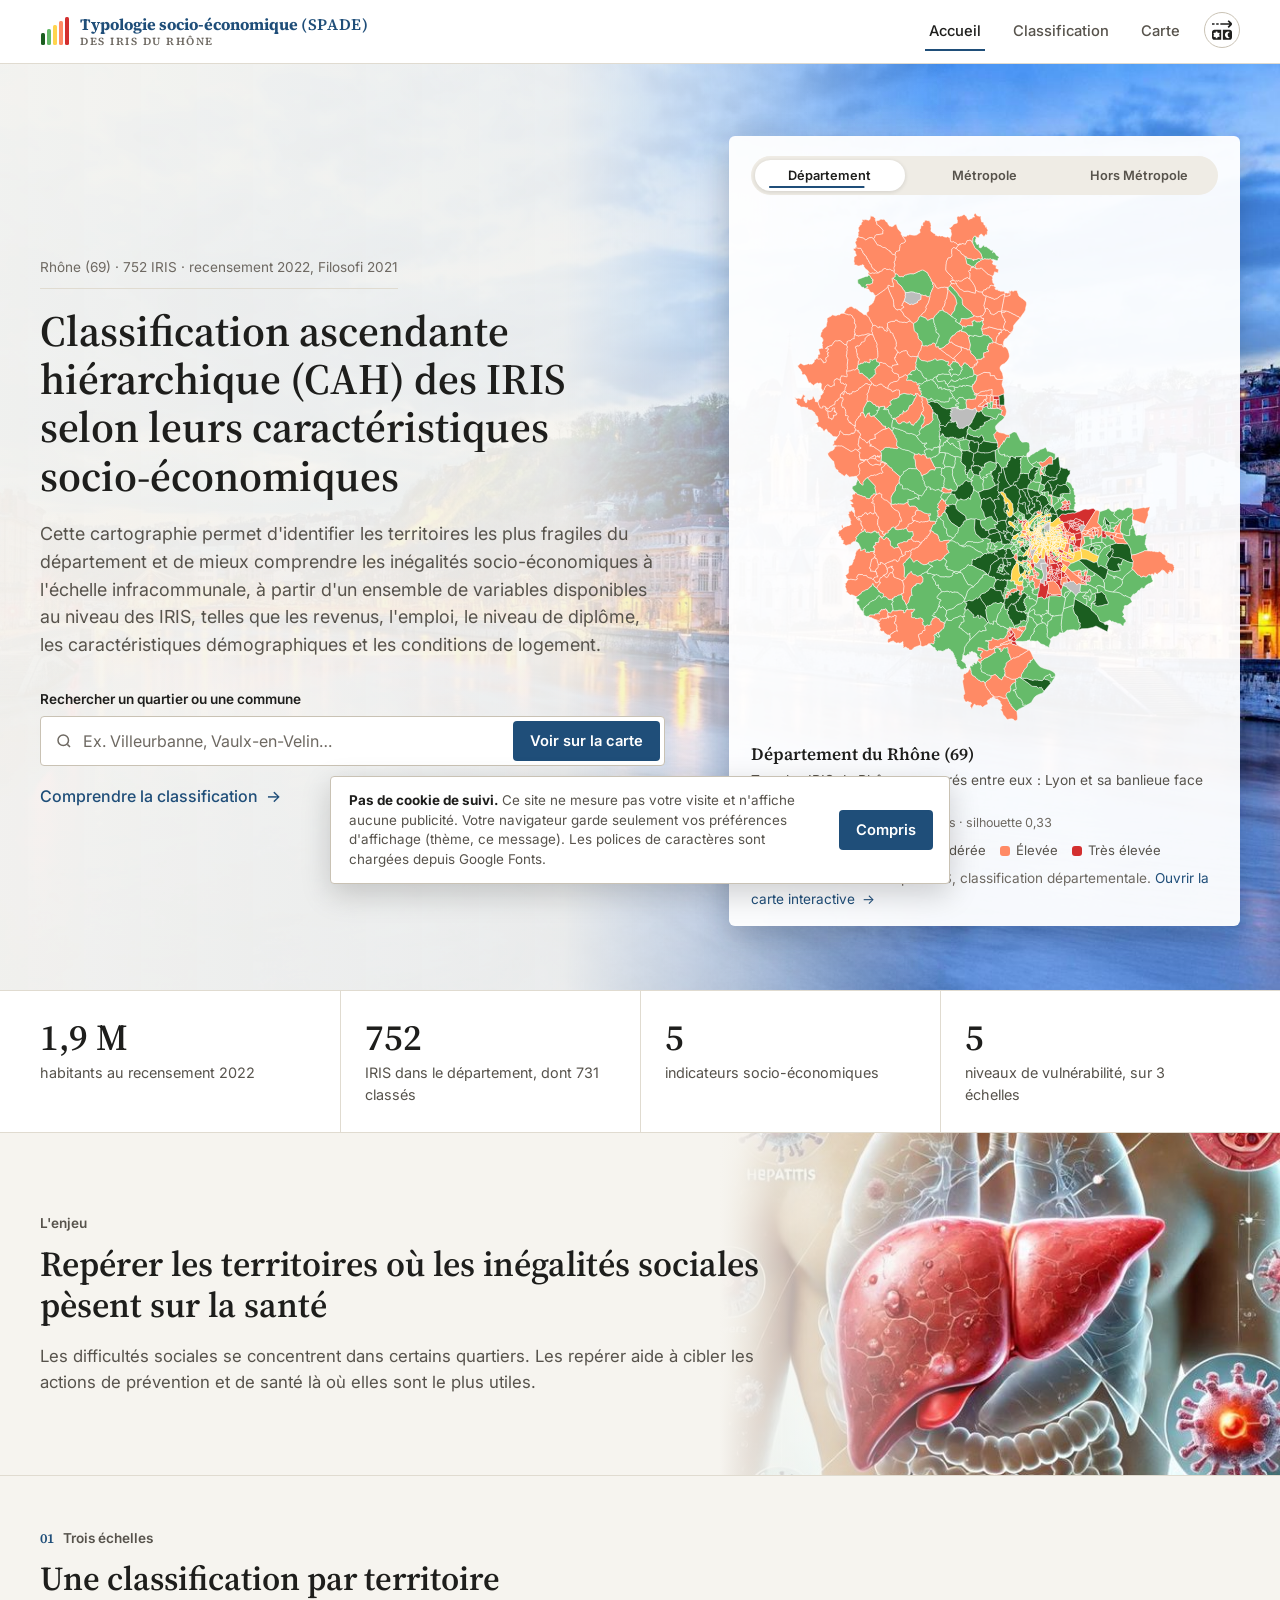
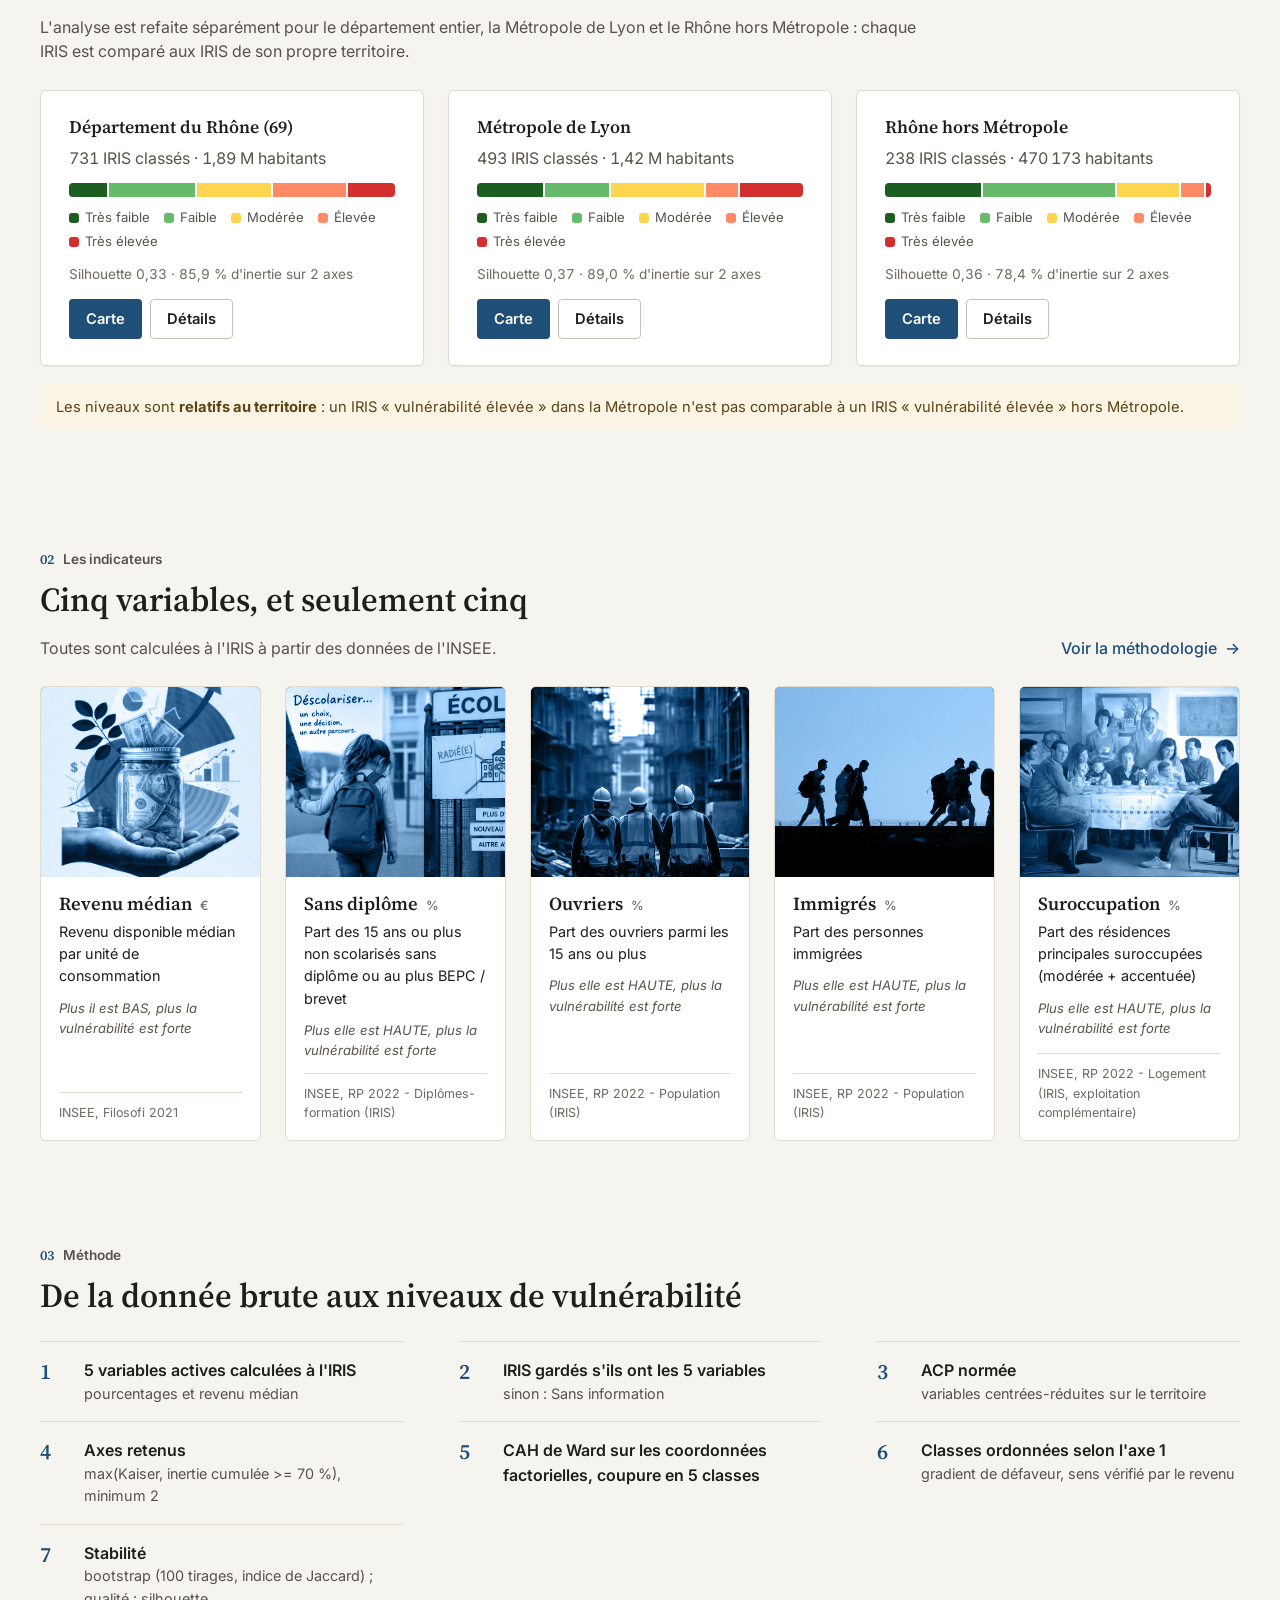
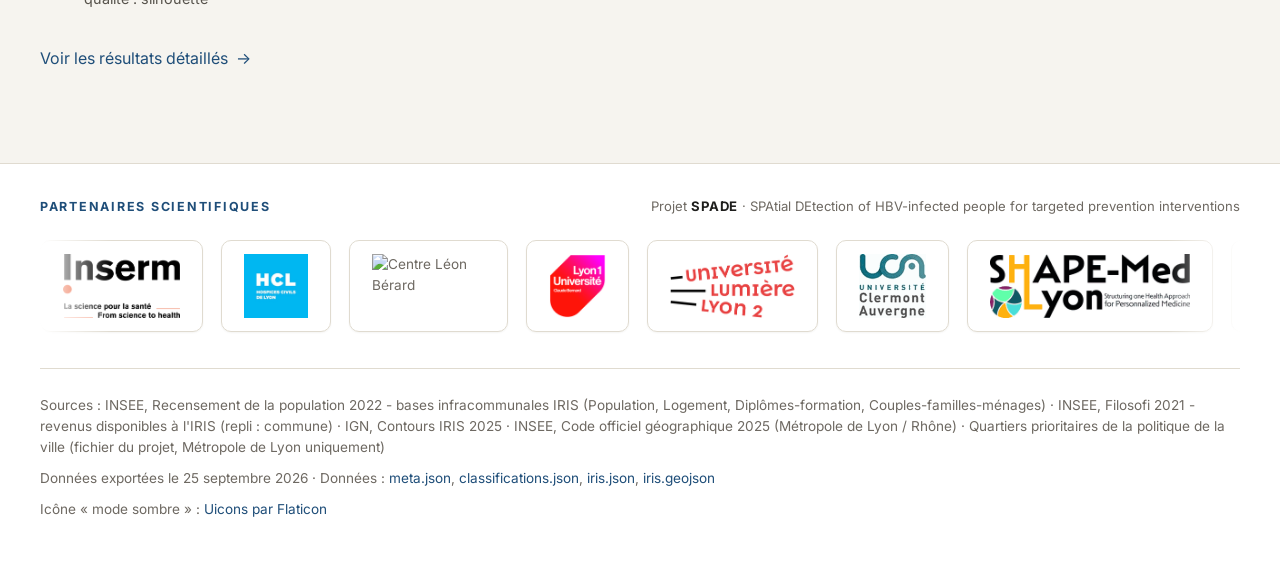
==== commit 6581d8a6: "Bouton de thème : icône Uicons dark-mode (Flaticon)" ====
--- a/index.html
+++ b/index.html
@@ -202,6 +202,7 @@
         Données : <a href="data/meta.json">meta.json</a>, <a href="data/classifications.json">classifications.json</a>,
         <a href="data/iris.json">iris.json</a>, <a href="data/iris.geojson">iris.geojson</a>
       </div>
+      <div>Icône « mode sombre » : <a href="https://www.flaticon.com/uicons" rel="noopener">Uicons par Flaticon</a></div>
     </div>
   </footer>
 
--- a/css/style.css
+++ b/css/style.css
@@ -535,8 +535,7 @@
 }
 .bouton-theme:hover { border-color: var(--texte-3); }
 .bouton-theme:focus-visible { outline: 2px solid var(--accent); outline-offset: 2px; }
-.bouton-theme svg { transition: transform .5s cubic-bezier(.2, .7, .2, 1); }
-.bouton-theme[aria-pressed="true"] svg { transform: rotate(180deg); }
+.bouton-theme[aria-pressed="true"] { background: var(--accent-doux); border-color: var(--accent); color: var(--accent); }
 
 /* Bandeau cookies : discret, en bas, un seul bouton */
 .bandeau-cookies {
@@ -568,7 +567,7 @@
 .chargement-carte { position: absolute; inset: 0; z-index: 900; background: #0B1120; }
 
 @media (prefers-reduced-motion: reduce) {
-  .bouton::after, .nav a::after, .fleche, .bouton-theme svg { transition: none; }
+  .bouton::after, .nav a::after, .fleche { transition: none; }
   .bandeau-cookies { animation: none; }
   /* barres immobiles, en escalier comme le logo */
   .chargement-barres i { animation: none; }
